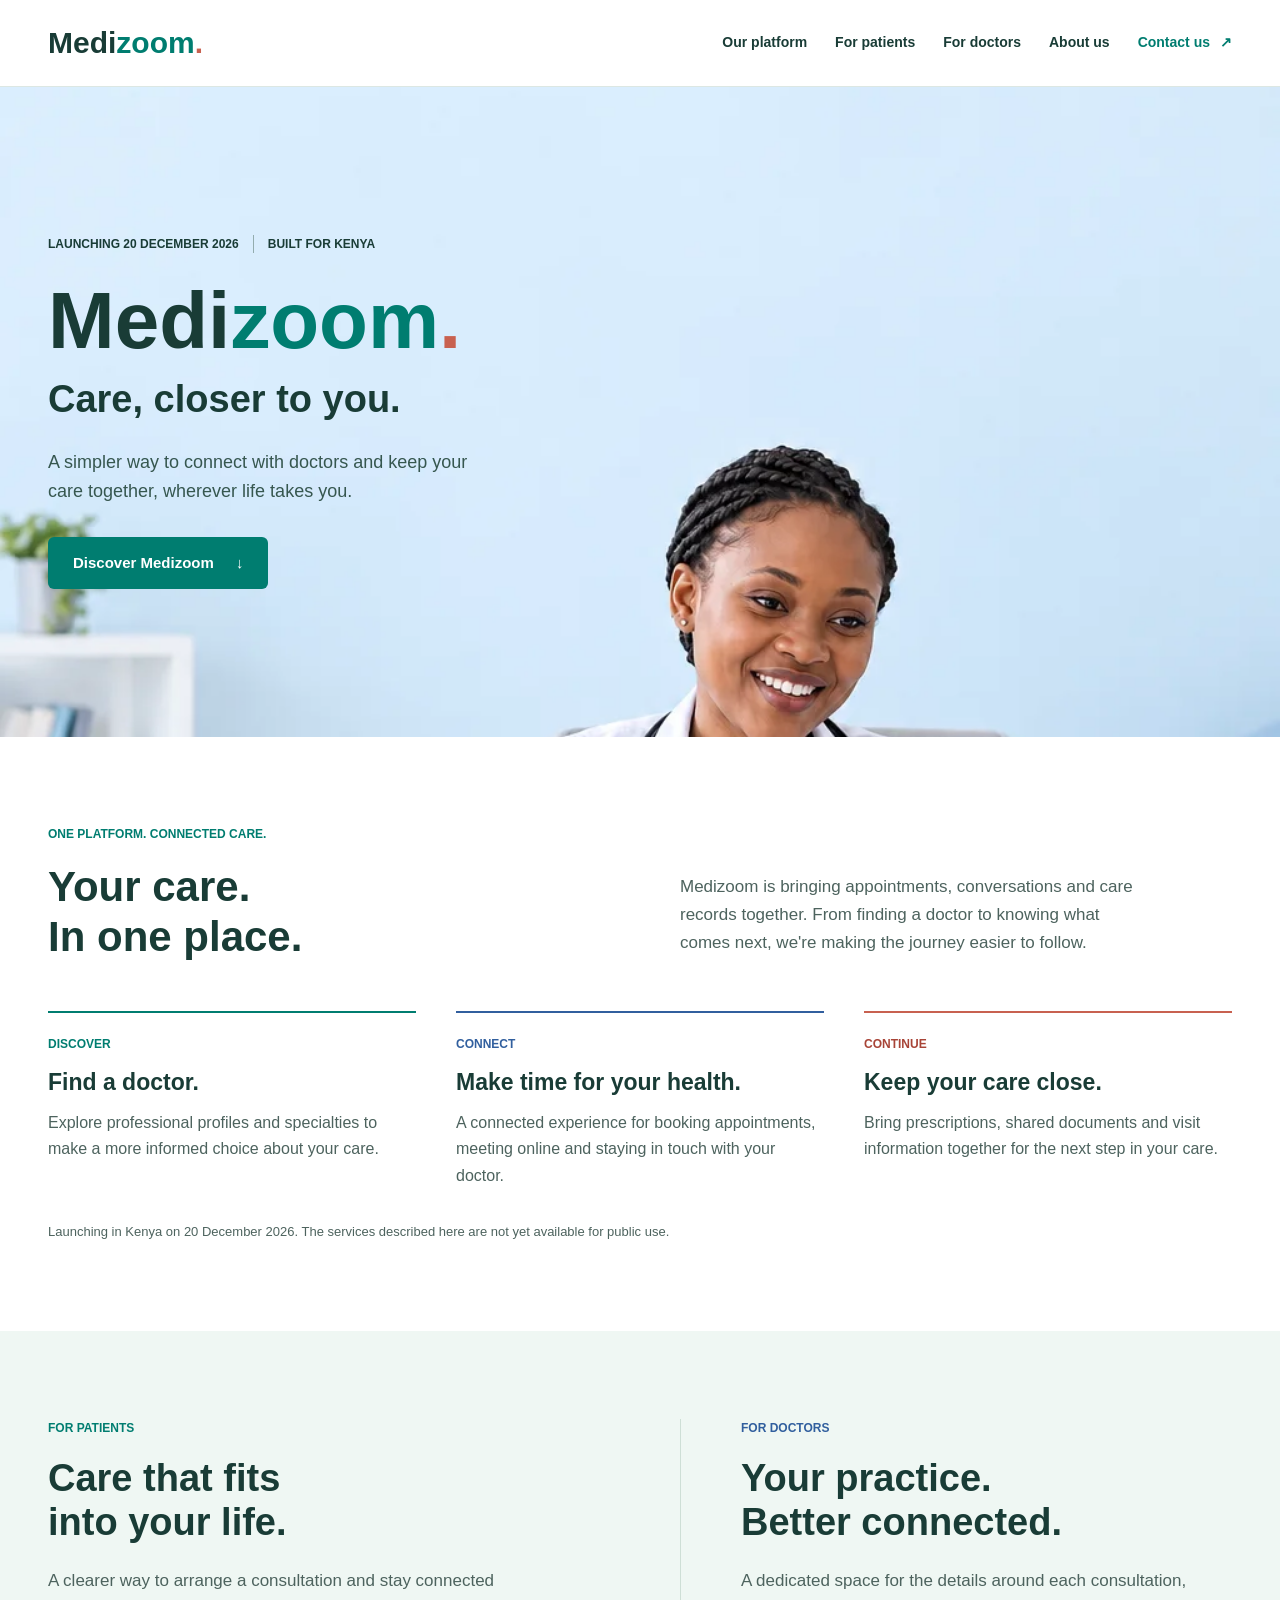
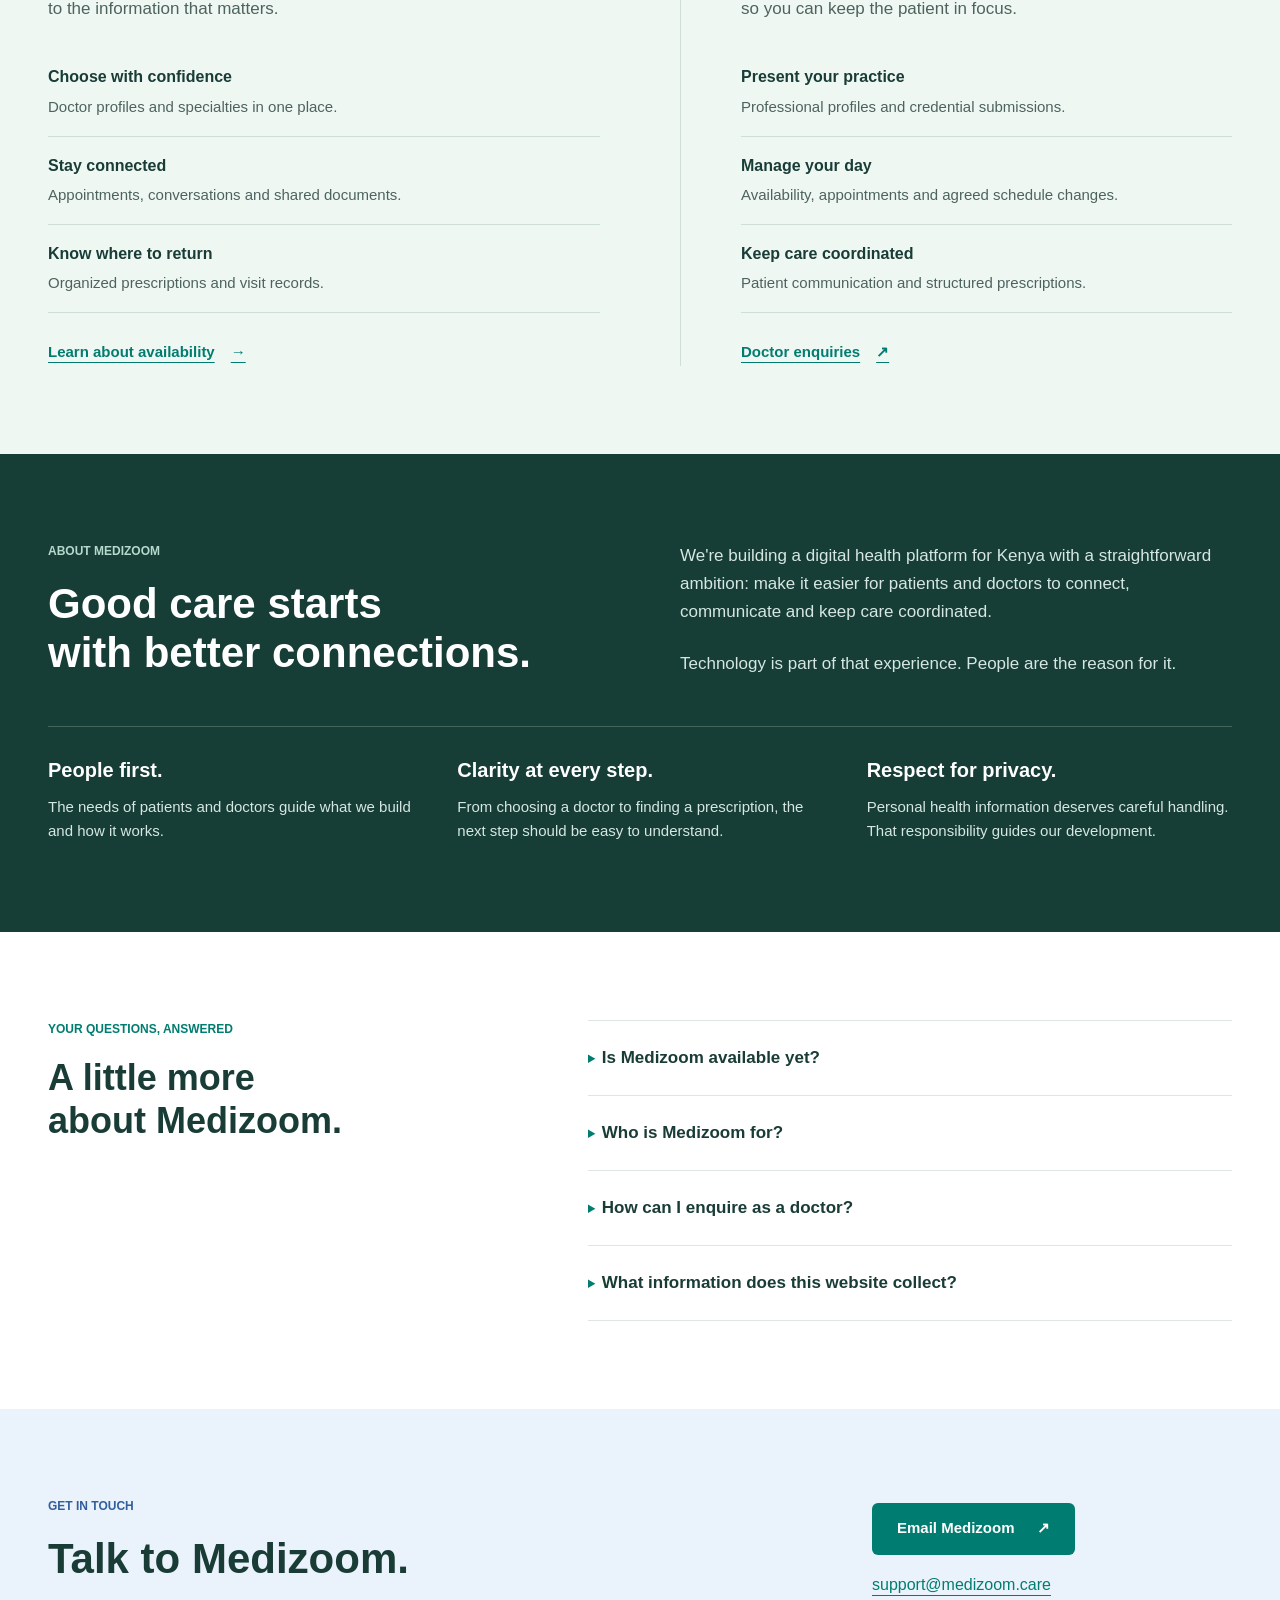
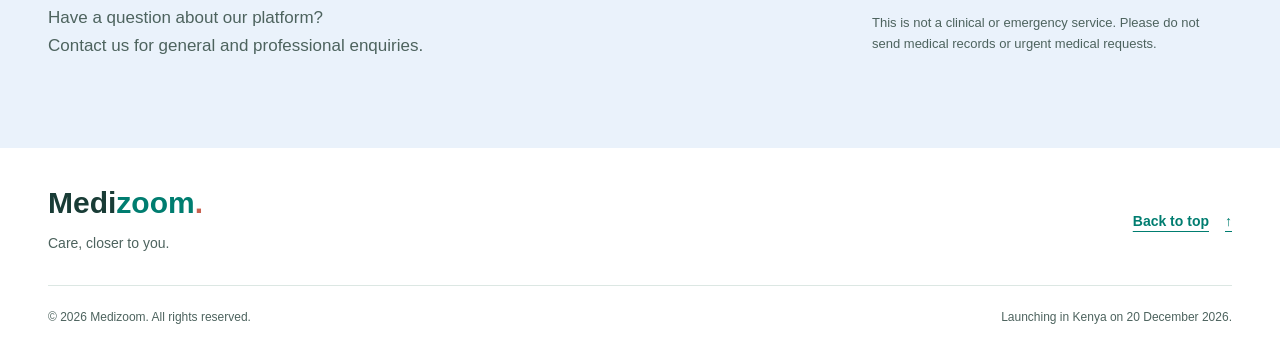
==== public/index.html @ b8833264 "feat: add Medizoom launch website with responsive navigation" ====
<!doctype html>
<html lang="en">
  <head>
    <meta charset="utf-8">
    <meta name="viewport" content="width=device-width, initial-scale=1">
    <meta name="theme-color" content="#007d70">
    <meta name="description" content="Medizoom is bringing doctor discovery, consultations and care records together in one digital health platform. Launching in Kenya on 20 December 2026.">
    <meta property="og:type" content="website">
    <meta property="og:site_name" content="Medizoom">
    <meta property="og:title" content="Medizoom | Care, closer to you.">
    <meta property="og:description" content="A more connected way to find a doctor, plan a consultation and manage your care. Launching in Kenya on 20 December 2026.">
    <meta property="og:url" content="https://medizoom.care/">
    <meta property="og:image" content="https://medizoom.care/assets/consultation-desktop.webp">
    <meta property="og:image:alt" content="An illustrative clinician at a laptop.">
    <meta name="twitter:card" content="summary_large_image">
    <link rel="canonical" href="https://medizoom.care/">
    <link rel="icon" type="image/svg+xml" href="assets/favicon.svg">
    <link rel="stylesheet" href="styles.css">
    <script src="navigation.js" defer></script>
    <title>Medizoom | Care, closer to you.</title>
  </head>
  <body>
    <a class="skip-link" href="#main">Skip to content</a>
    <header class="site-header">
      <div class="container header-inner">
        <a class="wordmark" href="#home" aria-label="Medizoom home">Medi<span>zoom</span><span class="brand-dot">.</span></a>
        <button class="menu-toggle" type="button" aria-controls="main-navigation" aria-expanded="false" aria-label="Open navigation menu" title="Open navigation menu" hidden>
          <svg class="menu-icon" xmlns="http://www.w3.org/2000/svg" width="24" height="24" viewBox="0 0 24 24" fill="none" stroke="currentColor" stroke-width="2" stroke-linecap="round" stroke-linejoin="round" aria-hidden="true" focusable="false">
            <line x1="4" x2="20" y1="12" y2="12" />
            <line x1="4" x2="20" y1="6" y2="6" />
            <line x1="4" x2="20" y1="18" y2="18" />
          </svg>
          <svg class="close-icon" xmlns="http://www.w3.org/2000/svg" width="24" height="24" viewBox="0 0 24 24" fill="none" stroke="currentColor" stroke-width="2" stroke-linecap="round" stroke-linejoin="round" aria-hidden="true" focusable="false">
            <path d="M18 6 6 18" />
            <path d="m6 6 12 12" />
          </svg>
        </button>
        <nav class="main-nav" id="main-navigation" aria-label="Main navigation">
          <a href="#platform">Our platform</a>
          <a href="#patients">For patients</a>
          <a href="#doctors">For doctors</a>
          <a href="#about">About us</a>
          <a class="header-contact" href="#contact">Contact us <span aria-hidden="true">&nearr;</span></a>
        </nav>
      </div>
    </header>

    <main id="main">
      <section class="hero" id="home" aria-labelledby="hero-title">
        <picture class="hero-image">
          <source media="(max-width: 540px)" srcset="assets/consultation-mobile.webp">
          <img src="assets/consultation-desktop.webp" width="1672" height="941" alt="An illustrative clinician during an online consultation. AI-generated, not an actual Medizoom doctor." fetchpriority="high">
        </picture>
        <div class="container hero-inner">
          <div class="hero-copy">
            <p class="eyebrow hero-status"><span>Launching <time datetime="2026-12-20">20 December 2026</time></span><span>Built for Kenya</span></p>
            <h1 id="hero-title">Medi<span>zoom</span><span class="brand-dot">.</span></h1>
            <p class="hero-tagline">Care, closer to you.</p>
            <p class="hero-description">A simpler way to connect with doctors and keep your care together, wherever life takes you.</p>
            <a class="button button-primary" href="#platform">Discover Medizoom <span aria-hidden="true">&darr;</span></a>
          </div>
        </div>
      </section>

      <section class="platform section" id="platform" aria-labelledby="platform-title">
        <div class="container">
          <div class="section-intro">
            <div><p class="eyebrow">One platform. Connected care.</p><h2 id="platform-title">Your care.<br>In one place.</h2></div>
            <p>Medizoom is bringing appointments, conversations and care records together. From finding a doctor to knowing what comes next, we're making the journey easier to follow.</p>
          </div>
          <div class="platform-features">
            <article>
              <p class="feature-category">Discover</p>
              <h3>Find a doctor.</h3>
              <p>Explore professional profiles and specialties to make a more informed choice about your care.</p>
            </article>
            <article>
              <p class="feature-category">Connect</p>
              <h3>Make time for your health.</h3>
              <p>A connected experience for booking appointments, meeting online and staying in touch with your doctor.</p>
            </article>
            <article>
              <p class="feature-category">Continue</p>
              <h3>Keep your care close.</h3>
              <p>Bring prescriptions, shared documents and visit information together for the next step in your care.</p>
            </article>
          </div>
          <p class="launch-note">Launching in Kenya on <time datetime="2026-12-20">20 December 2026</time>. The services described here are not yet available for public use.</p>
        </div>
      </section>

      <section class="audiences section" aria-label="For patients and doctors">
        <div class="container audience-grid">
          <article class="audience" id="patients" aria-labelledby="patients-title">
            <p class="eyebrow">For patients</p>
            <h2 id="patients-title">Care that fits<br>into your life.</h2>
            <p>A clearer way to arrange a consultation and stay connected to the information that matters.</p>
            <ul class="feature-list">
              <li><strong>Choose with confidence</strong><span>Doctor profiles and specialties in one place.</span></li>
              <li><strong>Stay connected</strong><span>Appointments, conversations and shared documents.</span></li>
              <li><strong>Know where to return</strong><span>Organized prescriptions and visit records.</span></li>
            </ul>
            <a class="text-link" href="#faq">Learn about availability <span aria-hidden="true">&rarr;</span></a>
          </article>
          <article class="audience" id="doctors" aria-labelledby="doctors-title">
            <p class="eyebrow">For doctors</p>
            <h2 id="doctors-title">Your practice.<br>Better connected.</h2>
            <p>A dedicated space for the details around each consultation, so you can keep the patient in focus.</p>
            <ul class="feature-list">
              <li><strong>Present your practice</strong><span>Professional profiles and credential submissions.</span></li>
              <li><strong>Manage your day</strong><span>Availability, appointments and agreed schedule changes.</span></li>
              <li><strong>Keep care coordinated</strong><span>Patient communication and structured prescriptions.</span></li>
            </ul>
            <a class="text-link" href="mailto:support@medizoom.care?subject=Medizoom%20doctor%20enquiry">Doctor enquiries <span aria-hidden="true">&nearr;</span></a>
          </article>
        </div>
      </section>

      <section class="about section" id="about" aria-labelledby="about-title">
        <div class="container">
          <div class="about-intro">
            <div><p class="eyebrow">About Medizoom</p><h2 id="about-title">Good care starts<br>with better connections.</h2></div>
            <div class="about-copy">
              <p>We're building a digital health platform for Kenya with a straightforward ambition: make it easier for patients and doctors to connect, communicate and keep care coordinated.</p>
              <p>Technology is part of that experience. People are the reason for it.</p>
            </div>
          </div>
          <div class="principles">
            <div><h3>People first.</h3><p>The needs of patients and doctors guide what we build and how it works.</p></div>
            <div><h3>Clarity at every step.</h3><p>From choosing a doctor to finding a prescription, the next step should be easy to understand.</p></div>
            <div><h3>Respect for privacy.</h3><p>Personal health information deserves careful handling. That responsibility guides our development.</p></div>
          </div>
        </div>
      </section>

      <section class="faq section" id="faq" aria-labelledby="faq-title">
        <div class="container faq-grid">
          <div><p class="eyebrow">Your questions, answered</p><h2 id="faq-title">A little more<br>about Medizoom.</h2></div>
          <div class="faq-list">
            <details>
              <summary>Is Medizoom available yet?</summary>
              <p>Medizoom launches in Kenya on <time datetime="2026-12-20">20 December 2026</time>. Appointments and consultations are not yet open.</p>
            </details>
            <details>
              <summary>Who is Medizoom for?</summary>
              <p>Medizoom is being designed for patients looking for a more connected way to manage care, and doctors looking to coordinate their availability, consultations and patient communication.</p>
            </details>
            <details>
              <summary>How can I enquire as a doctor?</summary>
              <p>Contact <a href="mailto:support@medizoom.care?subject=Medizoom%20doctor%20enquiry">support@medizoom.care</a> for professional enquiries. Please don't send licences, identity documents or patient information by email. This contact channel is not a registration or verification service.</p>
            </details>
            <details>
              <summary>What information does this website collect?</summary>
              <p>This website has no registration form, analytics scripts or advertising trackers. Email links open your email application, and information you send is handled through email. Once hosted, the hosting provider may process technical request logs.</p>
            </details>
          </div>
        </div>
      </section>

      <section class="contact section" id="contact" aria-labelledby="contact-title">
        <div class="container contact-inner">
          <div><p class="eyebrow">Get in touch</p><h2 id="contact-title">Talk to Medizoom.</h2><p>Have a question about our platform?<br>Contact us for general and professional enquiries.</p></div>
          <div class="contact-action">
            <a class="button button-primary" href="mailto:support@medizoom.care?subject=Medizoom%20enquiry">Email Medizoom <span aria-hidden="true">&nearr;</span></a>
            <a class="contact-email" href="mailto:support@medizoom.care">support@medizoom.care</a>
            <p>This is not a clinical or emergency service. Please do not send medical records or urgent medical requests.</p>
          </div>
        </div>
      </section>
    </main>

    <footer class="site-footer">
      <div class="container">
        <div class="footer-top">
          <div><a class="wordmark" href="#home" aria-label="Medizoom, back to top">Medi<span>zoom</span><span class="brand-dot">.</span></a><p>Care, closer to you.</p></div>
          <a class="text-link" href="#home">Back to top <span aria-hidden="true">&uarr;</span></a>
        </div>
        <div class="footer-bottom">
          <p>&copy; 2026 Medizoom. All rights reserved.</p>
          <p>Launching in Kenya on <time datetime="2026-12-20">20 December 2026</time>.</p>
        </div>
      </div>
    </footer>
  </body>
</html>
---- public/styles.css ----
:root {
  color-scheme: light;
  --ink: #193c36;
  --body: #4d635e;
  --teal: #007d70;
  --teal-dark: #006357;
  --blue: #315f9e;
  --coral: #c86150;
  --line: #dce7e3;
  --mint: #eff7f3;
  --white: #fff;
}

* { box-sizing: border-box; }
html { scroll-behavior: smooth; scroll-padding-top: 24px; }
body { margin: 0; color: var(--ink); background: var(--white); font: 400 17px/1.65 "Segoe UI", Arial, sans-serif; letter-spacing: 0; }
a { color: var(--teal); text-underline-offset: 5px; }
a, button, summary { -webkit-tap-highlight-color: transparent; }
a:focus-visible, button:focus-visible, summary:focus-visible { outline: 3px solid var(--blue); outline-offset: 6px; border-radius: 2px; }
img { display: block; max-width: 100%; }
h1, h2, h3, p { margin: 0; }
h1, h2, h3 { line-height: 1.18; font-weight: 700; }
h2 { font-size: 42px; }
h3 { font-size: 24px; }
p { color: var(--body); }
.container { width: min(1200px, calc(100% - 96px)); margin-inline: auto; }
.section { padding-block: 88px; }
.eyebrow { font-size: 12px; font-weight: 700; text-transform: uppercase; line-height: 1.5; margin-bottom: 19px; color: var(--teal); }
.text-link { display: inline-flex; align-items: center; gap: 16px; font-weight: 600; text-decoration-thickness: 1px; }
.text-link:hover { color: var(--teal-dark); }
.skip-link { position: fixed; top: -100px; left: 16px; padding: 12px 20px; z-index: 10; background: white; opacity: 0; }
.skip-link:focus { top: 12px; opacity: 1; }

.site-header { position: relative; z-index: 2; background: white; border-bottom: 1px solid var(--line); }
.header-inner { min-height: 86px; display: grid; grid-template-columns: auto 1fr; align-items: center; gap: 36px; }
.wordmark { font-size: 30px; line-height: 1; font-weight: 750; color: var(--ink); text-decoration: none; white-space: nowrap; }
.wordmark span, h1 span { color: var(--teal); }
.wordmark .brand-dot, h1 .brand-dot { color: var(--coral); }
.main-nav { display: flex; align-items: center; justify-content: flex-end; gap: 28px; }
.main-nav a { display: inline-flex; align-items: center; min-height: 44px; font-size: 14px; font-weight: 600; text-decoration: none; color: var(--ink); }
.main-nav a:hover { color: var(--teal); text-decoration: underline; }
.main-nav .header-contact { color: var(--teal); }
.header-contact { gap: 10px; white-space: nowrap; }
.header-contact:hover { text-decoration: underline; }
.menu-toggle { display: none; width: 44px; height: 44px; padding: 0; place-items: center; border: 0; border-radius: 4px; color: var(--ink); background: transparent; cursor: pointer; }
.menu-toggle:hover { background: var(--mint); }
.menu-toggle .close-icon, .menu-toggle[aria-expanded="true"] .menu-icon { display: none; }
.menu-toggle[aria-expanded="true"] .close-icon { display: block; }

.hero { position: relative; isolation: isolate; height: min(650px, calc(100svh - 205px)); min-height: 440px; overflow: hidden; background: #e2f1f9; }
.hero-image { position: absolute; inset: 0; z-index: -1; }
.hero-image img { width: 100%; height: 100%; object-fit: cover; object-position: center 48%; }
.hero-inner { height: 100%; display: flex; align-items: center; }
.hero-copy { width: 51%; padding-block: 34px; }
.hero-status { display: flex; gap: 14px; color: var(--ink); margin-bottom: 25px; }
.hero-status span + span { border-left: 1px solid #93acae; padding-left: 14px; }
h1 { font-size: 80px; line-height: 1.08; }
.hero-tagline { color: var(--ink); font-size: 38px; line-height: 1.25; font-weight: 600; margin-top: 12px; }
.hero-description { font-size: 18px; max-width: 420px; margin-top: 24px; color: #36574f; }
.button { display: inline-flex; align-items: center; justify-content: center; gap: 22px; min-height: 52px; padding: 13px 24px; border: 1px solid transparent; border-radius: 6px; font-size: 15px; line-height: 1.5; font-weight: 600; text-decoration: none; transition: background-color 160ms ease; }
.button-primary { color: white; background: var(--teal); }
.button-primary:hover { background: var(--teal-dark); }
.hero .button { margin-top: 30px; }

.section-intro { display: grid; grid-template-columns: 1fr 1fr; align-items: end; gap: 80px; margin-bottom: 50px; }
.section-intro > p { max-width: 460px; padding-bottom: 4px; }
.platform-features { display: grid; grid-template-columns: repeat(3, minmax(0, 1fr)); gap: 40px; }
.platform-features article { border-top: 2px solid var(--teal); padding-top: 22px; }
.platform-features article:nth-child(2) { border-color: var(--blue); }
.platform-features article:nth-child(3) { border-color: var(--coral); }
.feature-category { font-size: 12px; font-weight: 600; text-transform: uppercase; color: var(--teal); margin-bottom: 14px; }
.platform-features article:nth-child(2) .feature-category { color: var(--blue); }
.platform-features article:nth-child(3) .feature-category { color: #a84437; }
.platform-features h3 { font-size: 23px; margin-bottom: 14px; }
.platform-features article > p:last-child { font-size: 16px; }
.launch-note { font-size: 13px; margin-top: 32px; }

.audiences { background: var(--mint); }
.audience-grid { display: grid; grid-template-columns: repeat(2, minmax(0, 1fr)); gap: 80px; }
.audience + .audience { border-left: 1px solid #cedfd6; padding-left: 60px; }
.audience + .audience .eyebrow { color: var(--blue); }
.audience h2 { font-size: 38px; }
.audience > p:not(.eyebrow) { max-width: 460px; margin-top: 22px; }
.feature-list { padding: 0; margin: 25px 0; list-style: none; }
.feature-list li { padding-block: 16px; border-bottom: 1px solid #cedfd6; }
.feature-list strong { display: block; font-size: 16px; font-weight: 600; }
.feature-list span { display: block; font-size: 15px; color: var(--body); margin-top: 4px; }
.audience .text-link { font-size: 15px; }

.about { background: #163d36; }
.about-intro { display: grid; grid-template-columns: 1fr 1fr; gap: 80px; align-items: center; }
.about h2, .about h3 { color: white; }
.about .eyebrow { color: #b4d9cd; }
.about p { color: #d6e7e2; }
.about-copy p + p { margin-top: 24px; }
.principles { display: grid; grid-template-columns: repeat(3, minmax(0, 1fr)); gap: 44px; border-top: 1px solid #42665c; margin-top: 48px; padding-top: 32px; }
.principles h3 { font-size: 20px; margin-bottom: 12px; }
.principles p { font-size: 15px; }

.faq-grid { display: grid; grid-template-columns: 1fr 1.4fr; gap: 80px; }
.faq h2 { font-size: 36px; }
.faq-list { border-top: 1px solid var(--line); }
details { border-bottom: 1px solid var(--line); }
summary { padding: 23px 0; font-size: 17px; font-weight: 600; cursor: pointer; }
summary::marker { color: var(--teal); font-size: 13px; }
summary:hover { color: var(--teal); }
details p { padding: 0 0 23px; font-size: 15px; }
details a { overflow-wrap: anywhere; }

.contact { background: #eaf2fb; }
.contact-inner { display: grid; grid-template-columns: 1fr 360px; gap: 60px; align-items: center; }
.contact h2 { margin-bottom: 20px; }
.contact .eyebrow { color: var(--blue); }
.contact-action { display: flex; flex-direction: column; align-items: flex-start; }
.contact-email { font-size: 16px; margin-top: 17px; }
.contact-action p { font-size: 13px; margin-top: 14px; max-width: 330px; }

.site-footer { padding-block: 40px 24px; }
.footer-top { display: grid; grid-template-columns: 1fr auto; align-items: center; gap: 32px; padding-bottom: 30px; }
.footer-top p { font-size: 14px; margin-top: 10px; }
.footer-top .text-link { font-size: 14px; }
.footer-bottom { display: flex; flex-wrap: wrap; justify-content: space-between; gap: 24px; padding-top: 22px; border-top: 1px solid var(--line); }
.footer-bottom p { font-size: 12px; }

@media (min-width: 1800px) {
  .hero-image img { object-position: center 42%; }
}
@media (max-width: 1100px) {
  .container { width: calc(100% - 64px); }
  .header-inner { gap: 28px; }
  .main-nav { gap: 20px; }
  h1 { font-size: 68px; }
  .hero-tagline { font-size: 31px; }
  .hero-description { font-size: 17px; max-width: 350px; }
  .section-intro, .about-intro, .faq-grid { gap: 48px; }
  .platform-features { gap: 28px; }
  .audience-grid { gap: 40px; }
  .audience + .audience { padding-left: 40px; }
}
@media (max-width: 850px) {
  .header-inner { min-height: 70px; grid-template-columns: 1fr auto; gap: 0; }
  .header-inner > .wordmark { grid-column: 1; grid-row: 1; }
  .menu-toggle { grid-column: 2; grid-row: 1; }
  .menu-toggle:not([hidden]) { display: grid; }
  .main-nav { grid-column: 1 / -1; flex-direction: column; align-items: stretch; gap: 0; border-top: 1px solid var(--line); padding-block: 12px 20px; }
  .main-nav a { min-height: 48px; font-size: 16px; }
  .menu-ready .main-nav { display: none; position: absolute; top: 100%; left: 0; right: 0; padding: 12px 32px 20px; max-height: calc(100dvh - 70px); overflow-y: auto; background: white; border-bottom: 1px solid var(--line); box-shadow: 0 12px 20px -18px #193c3666; }
  .menu-ready.menu-open .main-nav { display: flex; }
  h1 { font-size: 56px; }
  h2, .audience h2 { font-size: 34px; }
  .hero-tagline { font-size: 27px; }
  .hero-description { font-size: 16px; max-width: 300px; }
  .hero-status { font-size: 10px; gap: 10px; }
  .hero-status span + span { padding-left: 10px; }
  .section { padding-block: 64px; }
  .section-intro { gap: 40px; }
  .platform-features h3 { font-size: 20px; }
  .platform-features article > p:last-child { font-size: 15px; }
  .about-intro, .faq-grid { grid-template-columns: 1fr; gap: 36px; }
  .about-copy { max-width: 610px; }
  .principles { gap: 28px; }
  .contact-inner { grid-template-columns: 1fr 280px; gap: 32px; }
  .footer-top { gap: 30px; }
}
@media (max-width: 700px) {
  body { font-size: 16px; }
  .container { width: calc(100% - 40px); }
  .wordmark { font-size: 26px; }
  .menu-ready .main-nav { padding-inline: 20px; }
  .hero { height: min(680px, calc(100svh - 170px)); min-height: 540px; }
  .hero-image img { object-position: center top; }
  .hero-inner { align-items: start; }
  .hero-copy { width: 100%; padding-top: 28px; }
  .hero-status { font-size: 10px; margin-bottom: 14px; }
  h1 { font-size: 58px; }
  .hero-tagline { margin-top: 6px; font-size: 28px; }
  .hero-description { max-width: 345px; margin-top: 16px; font-size: 15px; line-height: 1.6; }
  .hero .button { margin-top: 22px; }
  .button { min-height: 48px; font-size: 14px; padding: 11px 19px; gap: 18px; }
  .section { padding-block: 52px; }
  .platform { padding-top: 32px; }
  h2, .audience h2, .faq h2 { font-size: 32px; }
  .eyebrow { font-size: 11px; margin-bottom: 14px; }
  .section-intro { grid-template-columns: 1fr; gap: 22px; margin-bottom: 32px; }
  .platform-features { grid-template-columns: 1fr; gap: 28px; }
  .platform-features h3 { font-size: 22px; }
  .platform-features article > p:last-child { font-size: 16px; }
  .launch-note { margin-top: 28px; }
  .audience-grid { grid-template-columns: 1fr; gap: 36px; }
  .audience + .audience { border-left: 0; border-top: 1px solid #cedfd6; padding: 36px 0 0; }
  .feature-list { margin-block: 22px; }
  .about-intro { gap: 24px; }
  .principles { grid-template-columns: 1fr; gap: 28px; margin-top: 32px; padding-top: 30px; }
  .principles h3 { margin-bottom: 8px; }
  .faq-grid { gap: 28px; }
  summary { font-size: 16px; }
  .contact-inner { grid-template-columns: 1fr; gap: 30px; }
  .contact-email { overflow-wrap: anywhere; }
  .site-footer { padding-block: 32px 24px; }
  .footer-top { grid-template-columns: 1fr auto; gap: 24px; }
  .footer-top > .text-link { grid-row: 1; grid-column: 2; font-size: 13px; gap: 8px; }
  .footer-bottom { flex-direction: column; gap: 12px; }
}
@media (max-width: 370px) {
  .hero-status { flex-direction: column; align-items: flex-start; gap: 6px; }
  .hero-status span + span { border-left: 0; padding-left: 0; }
  h1 { font-size: 50px; }
  .hero-tagline { font-size: 25px; }
  .wordmark { font-size: 24px; }
  .hero-description { font-size: 14px; }
  h2, .audience h2, .faq h2 { font-size: 29px; }
}
@media (max-width: 700px) and (max-height: 700px) {
  .hero { height: calc(100svh - 130px); min-height: 350px; }
  .hero-copy { padding-top: 20px; }
  .hero-description { display: none; }
  .hero .button { margin-top: 18px; }
}
@media (min-width: 541px) and (max-width: 700px) {
  .hero { height: min(500px, calc(100svh - 150px)); min-height: 400px; }
  .hero-inner { align-items: center; }
  .hero-image img { object-position: 70% center; }
  .hero-copy { width: 52%; padding-block: 24px; }
  h1 { font-size: 46px; }
  .hero-tagline { font-size: 22px; }
  .hero-description { font-size: 14px; }
}
@media (min-width: 541px) and (max-height: 660px) {
  .section-intro { align-items: start; }
  .header-inner { min-height: 60px; }
  .hero { height: calc(100svh - 125px); min-height: 240px; }
  .hero-image img { object-position: center 20%; }
  .hero-copy { padding-block: 14px; }
  .hero-status { margin-bottom: 10px; }
  h1 { font-size: 46px; }
  .hero-tagline { font-size: 22px; margin-top: 6px; }
  .hero-description { display: none; }
  .hero .button { margin-top: 18px; min-height: 44px; padding-block: 10px; }
  .platform { padding-top: 32px; }
}
@media (min-width: 541px) and (max-width: 700px) and (max-height: 660px) {
  .hero { height: calc(100svh - 125px); min-height: 220px; }
}
@media (prefers-reduced-motion: reduce) {
  html { scroll-behavior: auto; }
  .button { transition: none; }
}
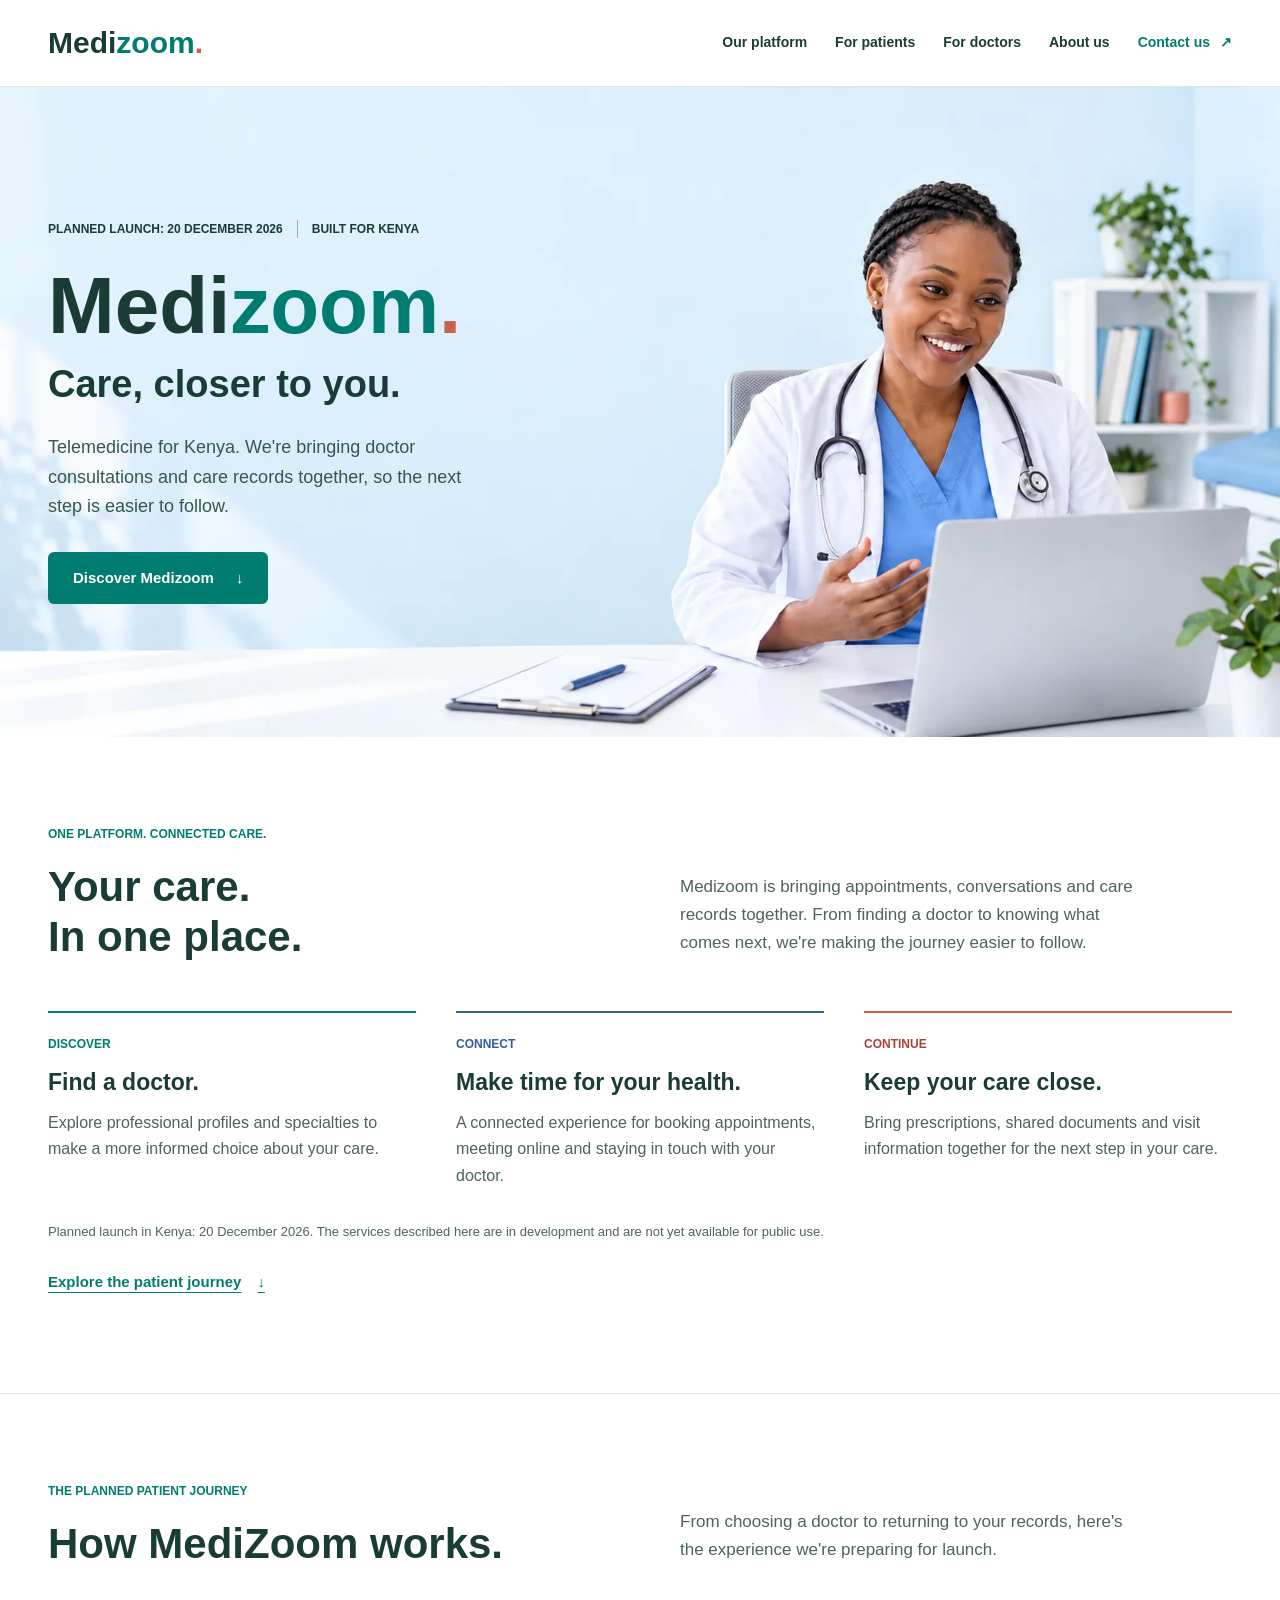
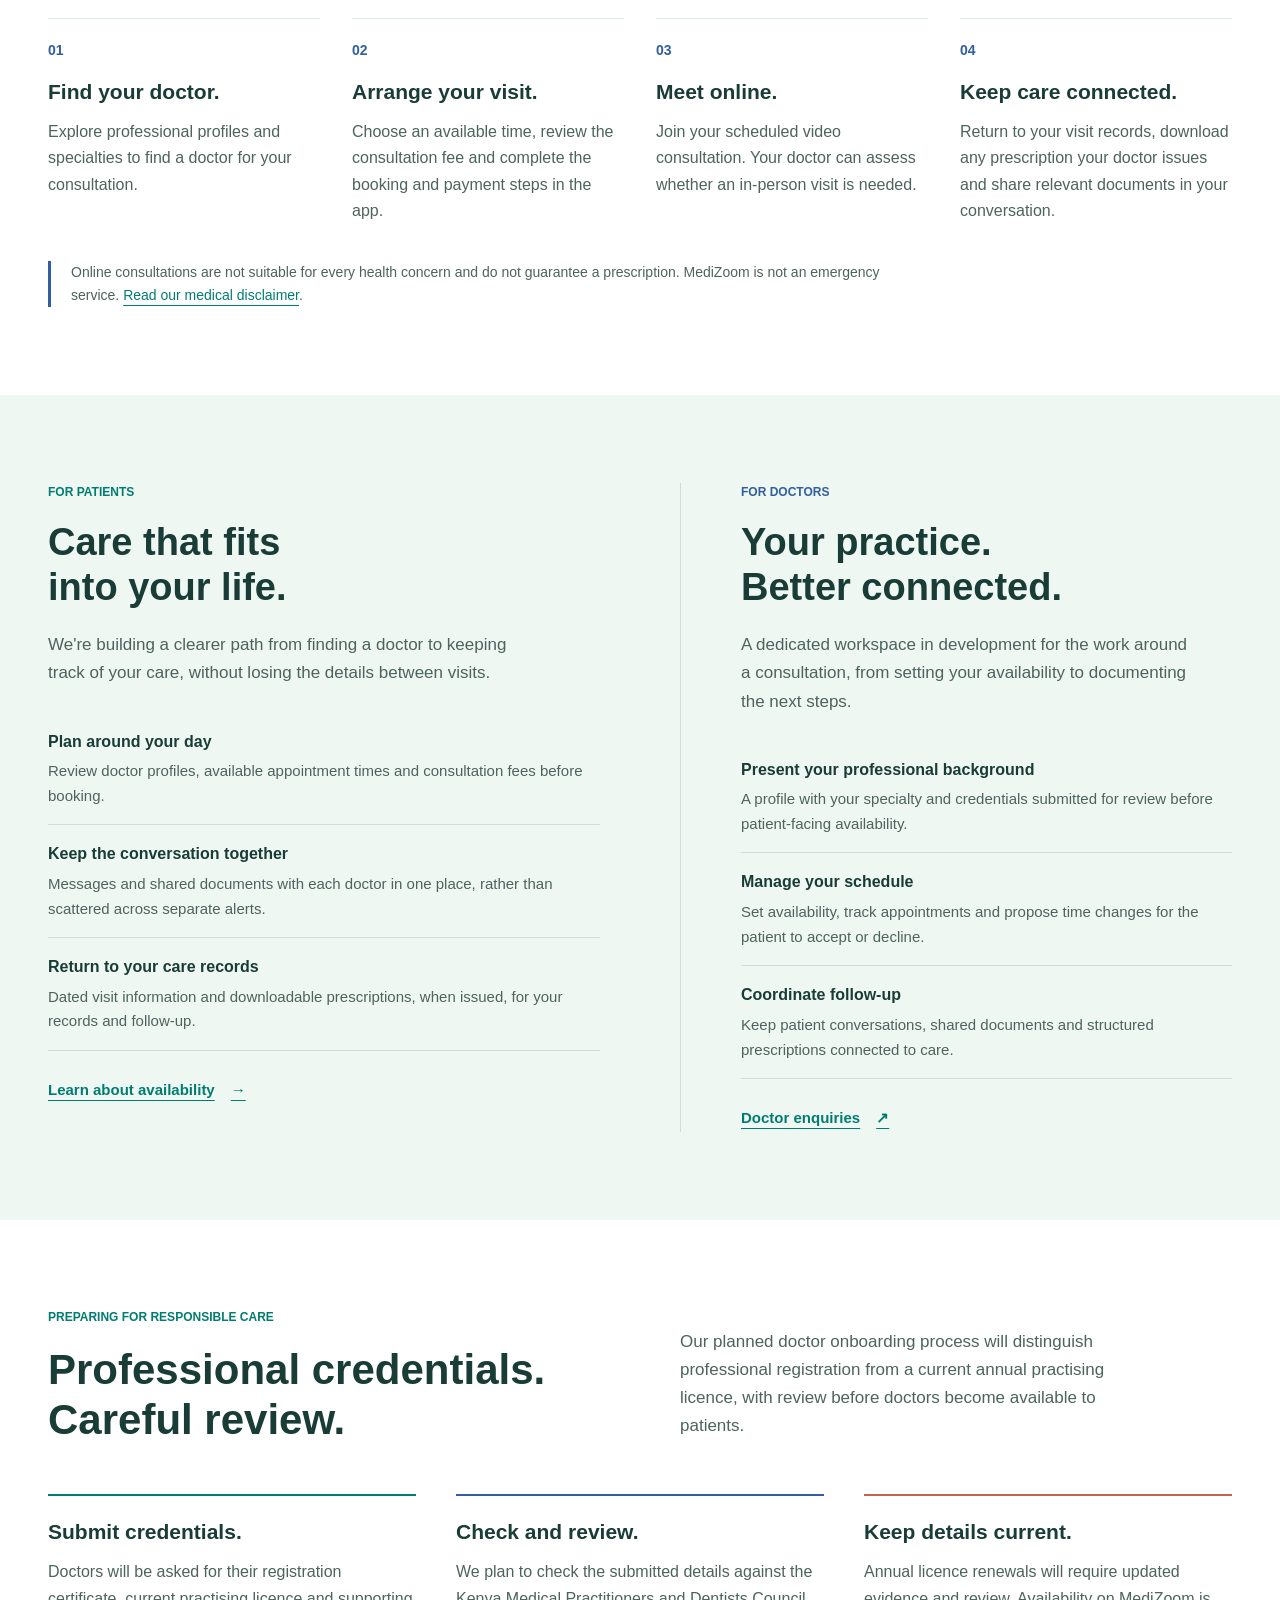
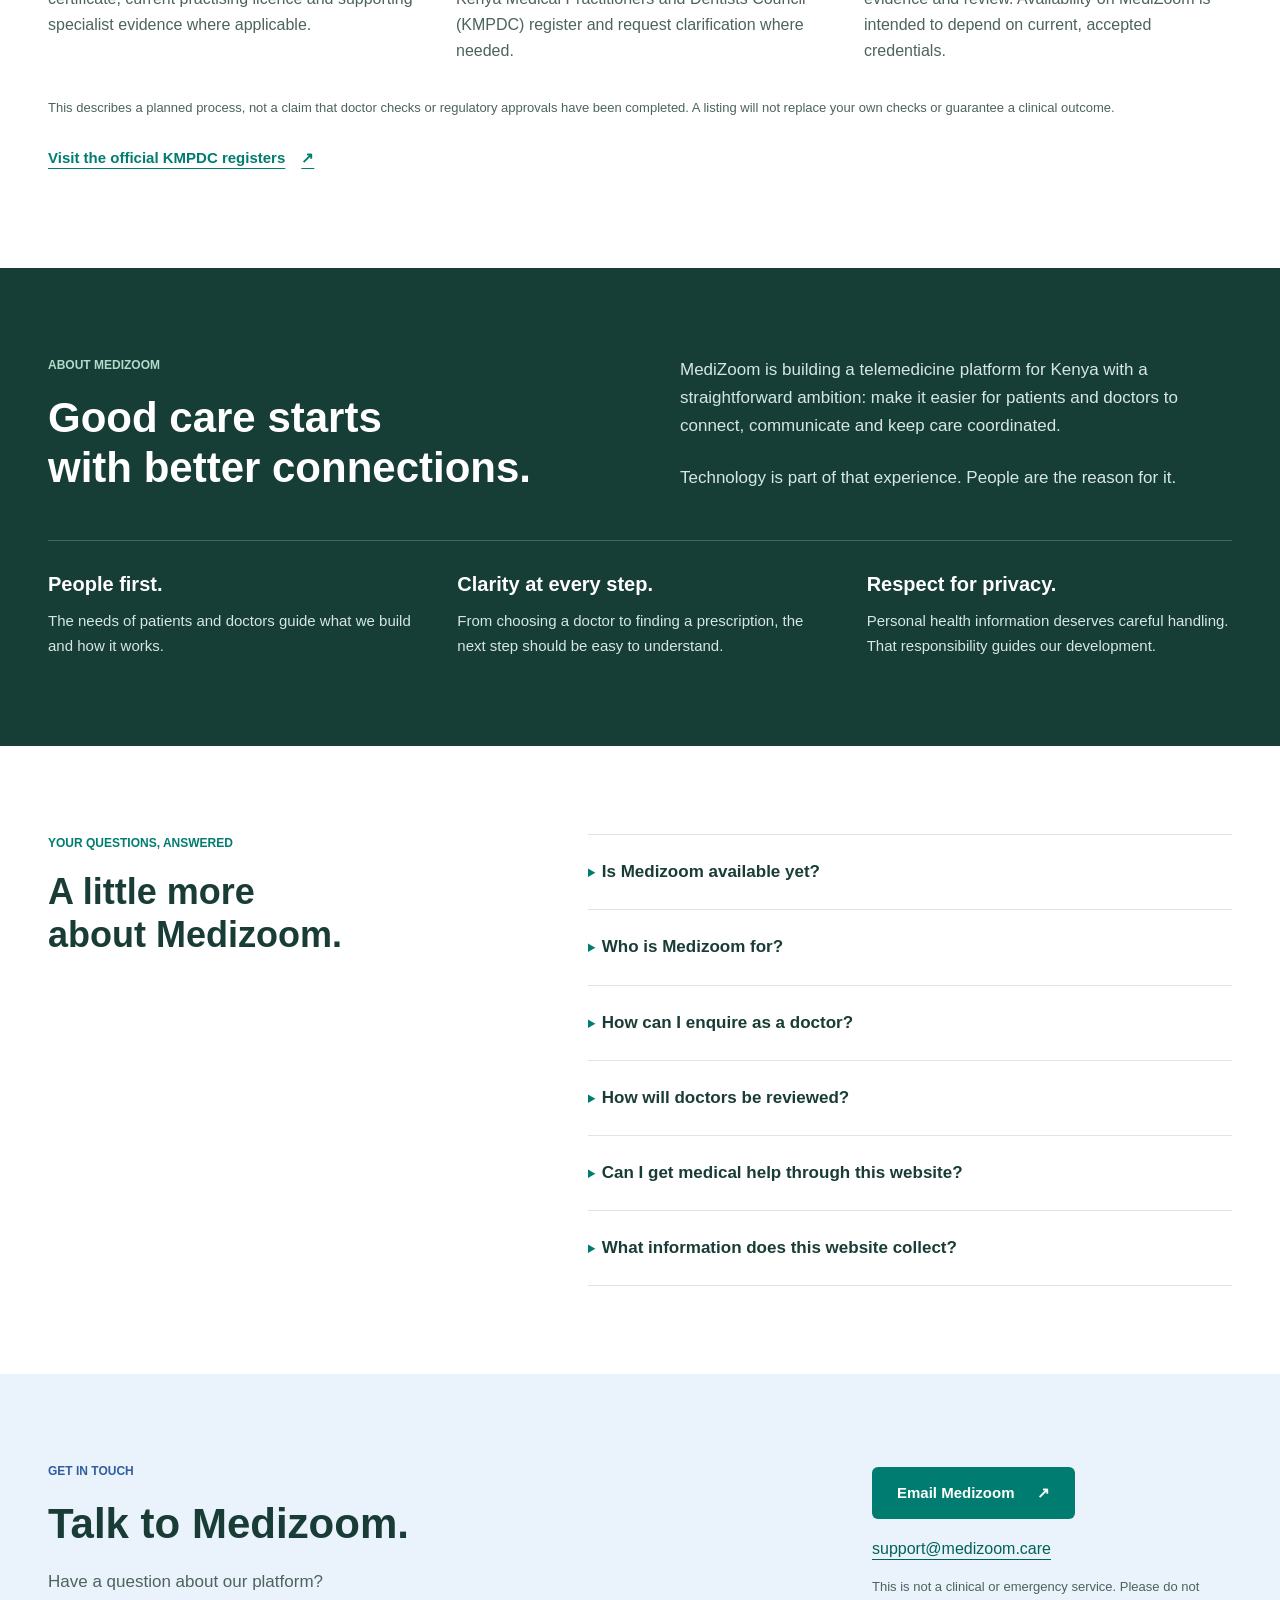
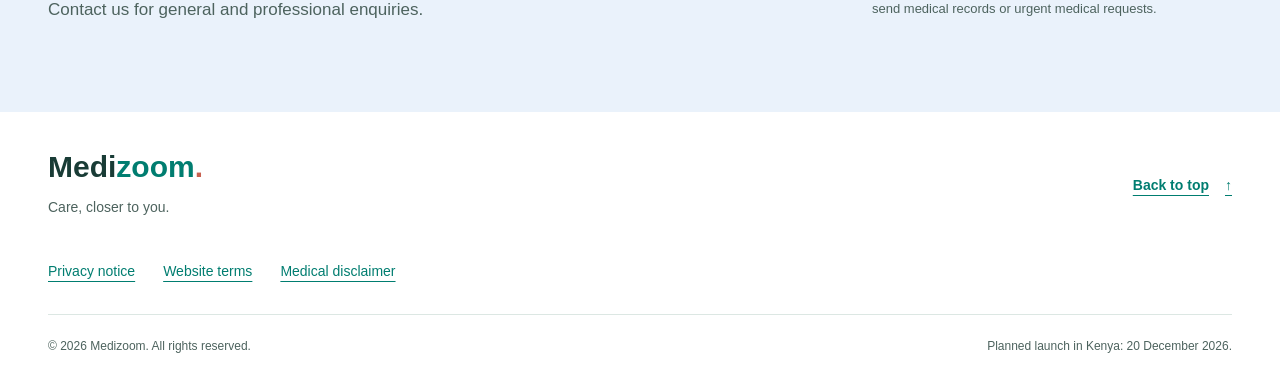
==== commit 5cee357f: "Improve pre-launch website, patient journey, legal pages and accessibility" ====
--- a/public/index.html
+++ b/public/index.html
@@ -4,20 +4,23 @@
     <meta charset="utf-8">
     <meta name="viewport" content="width=device-width, initial-scale=1">
     <meta name="theme-color" content="#007d70">
-    <meta name="description" content="Medizoom is bringing doctor discovery, consultations and care records together in one digital health platform. Launching in Kenya on 20 December 2026.">
+    <meta name="description" content="MediZoom is preparing to bring doctor discovery, online consultations and care records together in Kenya. Planned launch: 20 December 2026.">
     <meta property="og:type" content="website">
     <meta property="og:site_name" content="Medizoom">
-    <meta property="og:title" content="Medizoom | Care, closer to you.">
-    <meta property="og:description" content="A more connected way to find a doctor, plan a consultation and manage your care. Launching in Kenya on 20 December 2026.">
+    <meta property="og:title" content="MediZoom | Telemedicine for Kenya">
+    <meta property="og:description" content="Care, closer to you. Discover the planned patient and doctor experience ahead of our planned launch on 20 December 2026.">
+    <meta property="og:locale" content="en_KE">
     <meta property="og:url" content="https://medizoom.care/">
     <meta property="og:image" content="https://medizoom.care/assets/consultation-desktop.webp">
     <meta property="og:image:alt" content="An illustrative clinician at a laptop.">
+    <meta property="og:image:width" content="1672">
+    <meta property="og:image:height" content="941">
     <meta name="twitter:card" content="summary_large_image">
     <link rel="canonical" href="https://medizoom.care/">
     <link rel="icon" type="image/svg+xml" href="assets/favicon.svg">
     <link rel="stylesheet" href="styles.css">
     <script src="navigation.js" defer></script>
-    <title>Medizoom | Care, closer to you.</title>
+    <title>MediZoom | Telemedicine for Kenya</title>
   </head>
   <body>
     <a class="skip-link" href="#main">Skip to content</a>
@@ -53,10 +56,10 @@
         </picture>
         <div class="container hero-inner">
           <div class="hero-copy">
-            <p class="eyebrow hero-status"><span>Launching <time datetime="2026-12-20">20 December 2026</time></span><span>Built for Kenya</span></p>
+            <p class="eyebrow hero-status"><span>Planned launch: <time datetime="2026-12-20">20 December 2026</time></span><span>Built for Kenya</span></p>
             <h1 id="hero-title">Medi<span>zoom</span><span class="brand-dot">.</span></h1>
             <p class="hero-tagline">Care, closer to you.</p>
-            <p class="hero-description">A simpler way to connect with doctors and keep your care together, wherever life takes you.</p>
+            <p class="hero-description">Telemedicine for Kenya. We're bringing doctor consultations and care records together, so the next step is easier to follow.</p>
             <a class="button button-primary" href="#platform">Discover Medizoom <span aria-hidden="true">&darr;</span></a>
           </div>
         </div>
@@ -85,7 +88,24 @@
               <p>Bring prescriptions, shared documents and visit information together for the next step in your care.</p>
             </article>
           </div>
-          <p class="launch-note">Launching in Kenya on <time datetime="2026-12-20">20 December 2026</time>. The services described here are not yet available for public use.</p>
+          <p class="launch-note">Planned launch in Kenya: <time datetime="2026-12-20">20 December 2026</time>. The services described here are in development and are not yet available for public use.</p>
+          <a class="text-link section-link" href="#how-it-works">Explore the patient journey <span aria-hidden="true">&darr;</span></a>
+        </div>
+      </section>
+
+      <section class="journey section" id="how-it-works" aria-labelledby="journey-title">
+        <div class="container">
+          <div class="section-intro">
+            <div><p class="eyebrow">The planned patient journey</p><h2 id="journey-title">How MediZoom works.</h2></div>
+            <p>From choosing a doctor to returning to your records, here's the experience we're preparing for launch.</p>
+          </div>
+          <ol class="journey-steps">
+            <li><span class="step-number" aria-hidden="true">01</span><h3>Find your doctor.</h3><p>Explore professional profiles and specialties to find a doctor for your consultation.</p></li>
+            <li><span class="step-number" aria-hidden="true">02</span><h3>Arrange your visit.</h3><p>Choose an available time, review the consultation fee and complete the booking and payment steps in the app.</p></li>
+            <li><span class="step-number" aria-hidden="true">03</span><h3>Meet online.</h3><p>Join your scheduled video consultation. Your doctor can assess whether an in-person visit is needed.</p></li>
+            <li><span class="step-number" aria-hidden="true">04</span><h3>Keep care connected.</h3><p>Return to your visit records, download any prescription your doctor issues and share relevant documents in your conversation.</p></li>
+          </ol>
+          <p class="care-note">Online consultations are not suitable for every health concern and do not guarantee a prescription. MediZoom is not an emergency service. <a href="medical-disclaimer.html">Read our medical disclaimer</a>.</p>
         </div>
       </section>
 
@@ -94,34 +114,50 @@
           <article class="audience" id="patients" aria-labelledby="patients-title">
             <p class="eyebrow">For patients</p>
             <h2 id="patients-title">Care that fits<br>into your life.</h2>
-            <p>A clearer way to arrange a consultation and stay connected to the information that matters.</p>
+            <p>We're building a clearer path from finding a doctor to keeping track of your care, without losing the details between visits.</p>
             <ul class="feature-list">
-              <li><strong>Choose with confidence</strong><span>Doctor profiles and specialties in one place.</span></li>
-              <li><strong>Stay connected</strong><span>Appointments, conversations and shared documents.</span></li>
-              <li><strong>Know where to return</strong><span>Organized prescriptions and visit records.</span></li>
+              <li><strong>Plan around your day</strong><span>Review doctor profiles, available appointment times and consultation fees before booking.</span></li>
+              <li><strong>Keep the conversation together</strong><span>Messages and shared documents with each doctor in one place, rather than scattered across separate alerts.</span></li>
+              <li><strong>Return to your care records</strong><span>Dated visit information and downloadable prescriptions, when issued, for your records and follow-up.</span></li>
             </ul>
             <a class="text-link" href="#faq">Learn about availability <span aria-hidden="true">&rarr;</span></a>
           </article>
           <article class="audience" id="doctors" aria-labelledby="doctors-title">
             <p class="eyebrow">For doctors</p>
             <h2 id="doctors-title">Your practice.<br>Better connected.</h2>
-            <p>A dedicated space for the details around each consultation, so you can keep the patient in focus.</p>
+            <p>A dedicated workspace in development for the work around a consultation, from setting your availability to documenting the next steps.</p>
             <ul class="feature-list">
-              <li><strong>Present your practice</strong><span>Professional profiles and credential submissions.</span></li>
-              <li><strong>Manage your day</strong><span>Availability, appointments and agreed schedule changes.</span></li>
-              <li><strong>Keep care coordinated</strong><span>Patient communication and structured prescriptions.</span></li>
+              <li><strong>Present your professional background</strong><span>A profile with your specialty and credentials submitted for review before patient-facing availability.</span></li>
+              <li><strong>Manage your schedule</strong><span>Set availability, track appointments and propose time changes for the patient to accept or decline.</span></li>
+              <li><strong>Coordinate follow-up</strong><span>Keep patient conversations, shared documents and structured prescriptions connected to care.</span></li>
             </ul>
             <a class="text-link" href="mailto:support@medizoom.care?subject=Medizoom%20doctor%20enquiry">Doctor enquiries <span aria-hidden="true">&nearr;</span></a>
           </article>
         </div>
       </section>
 
+      <section class="verification section" id="doctor-verification" aria-labelledby="verification-title">
+        <div class="container">
+          <div class="section-intro">
+            <div><p class="eyebrow">Preparing for responsible care</p><h2 id="verification-title">Professional credentials.<br>Careful review.</h2></div>
+            <p>Our planned doctor onboarding process will distinguish professional registration from a current annual practising licence, with review before doctors become available to patients.</p>
+          </div>
+          <div class="verification-grid">
+            <article><h3>Submit credentials.</h3><p>Doctors will be asked for their registration certificate, current practising licence and supporting specialist evidence where applicable.</p></article>
+            <article><h3>Check and review.</h3><p>We plan to check the submitted details against the Kenya Medical Practitioners and Dentists Council (KMPDC) register and request clarification where needed.</p></article>
+            <article><h3>Keep details current.</h3><p>Annual licence renewals will require updated evidence and review. Availability on MediZoom is intended to depend on current, accepted credentials.</p></article>
+          </div>
+          <p class="launch-note">This describes a planned process, not a claim that doctor checks or regulatory approvals have been completed. A listing will not replace your own checks or guarantee a clinical outcome.</p>
+          <a class="text-link section-link" href="https://registers.kmpdc.go.ke/">Visit the official KMPDC registers <span aria-hidden="true">&nearr;</span></a>
+        </div>
+      </section>
+
       <section class="about section" id="about" aria-labelledby="about-title">
         <div class="container">
           <div class="about-intro">
             <div><p class="eyebrow">About Medizoom</p><h2 id="about-title">Good care starts<br>with better connections.</h2></div>
             <div class="about-copy">
-              <p>We're building a digital health platform for Kenya with a straightforward ambition: make it easier for patients and doctors to connect, communicate and keep care coordinated.</p>
+              <p>MediZoom is building a telemedicine platform for Kenya with a straightforward ambition: make it easier for patients and doctors to connect, communicate and keep care coordinated.</p>
               <p>Technology is part of that experience. People are the reason for it.</p>
             </div>
           </div>
@@ -139,7 +175,7 @@
           <div class="faq-list">
             <details>
               <summary>Is Medizoom available yet?</summary>
-              <p>Medizoom launches in Kenya on <time datetime="2026-12-20">20 December 2026</time>. Appointments and consultations are not yet open.</p>
+              <p>Our planned launch in Kenya is <time datetime="2026-12-20">20 December 2026</time>. Appointments and consultations are not yet open. We will confirm availability here once launch preparations are complete.</p>
             </details>
             <details>
               <summary>Who is Medizoom for?</summary>
@@ -150,8 +186,16 @@
               <p>Contact <a href="mailto:support@medizoom.care?subject=Medizoom%20doctor%20enquiry">support@medizoom.care</a> for professional enquiries. Please don't send licences, identity documents or patient information by email. This contact channel is not a registration or verification service.</p>
             </details>
             <details>
+              <summary>How will doctors be reviewed?</summary>
+              <p>We plan to review registration, current practising licences and applicable specialist evidence before a doctor becomes available to patients, with ongoing licence updates. <a href="#doctor-verification">Read about the planned review process</a>. This is not a statement of KMPDC endorsement.</p>
+            </details>
+            <details>
+              <summary>Can I get medical help through this website?</summary>
+              <p>No. This is an information website, not a consultation or emergency service. Please seek urgent medical care locally if you need immediate help, and do not wait for an email response. <a href="medical-disclaimer.html">Medical disclaimer</a>.</p>
+            </details>
+            <details>
               <summary>What information does this website collect?</summary>
-              <p>This website has no registration form, analytics scripts or advertising trackers. Email links open your email application, and information you send is handled through email. Once hosted, the hosting provider may process technical request logs.</p>
+              <p>There are no registration forms, analytics scripts or advertising trackers in this website. Our hosting provider may process technical request logs. Emailing us shares the information you include in your message. <a href="privacy.html">Read the website privacy notice</a>.</p>
             </details>
           </div>
         </div>
@@ -175,9 +219,14 @@
           <div><a class="wordmark" href="#home" aria-label="Medizoom, back to top">Medi<span>zoom</span><span class="brand-dot">.</span></a><p>Care, closer to you.</p></div>
           <a class="text-link" href="#home">Back to top <span aria-hidden="true">&uarr;</span></a>
         </div>
+        <nav class="legal-links" aria-label="Legal information">
+          <a href="privacy.html">Privacy notice</a>
+          <a href="terms.html">Website terms</a>
+          <a href="medical-disclaimer.html">Medical disclaimer</a>
+        </nav>
         <div class="footer-bottom">
           <p>&copy; 2026 Medizoom. All rights reserved.</p>
-          <p>Launching in Kenya on <time datetime="2026-12-20">20 December 2026</time>.</p>
+          <p>Planned launch in Kenya: <time datetime="2026-12-20">20 December 2026</time>.</p>
         </div>
       </div>
     </footer>
--- a/public/styles.css
+++ b/public/styles.css
@@ -74,6 +74,18 @@
 .platform-features h3 { font-size: 23px; margin-bottom: 14px; }
 .platform-features article > p:last-child { font-size: 16px; }
 .launch-note { font-size: 13px; margin-top: 32px; }
+.section-link { margin-top: 18px; font-size: 15px; min-height: 44px; }
+.journey { border-top: 1px solid var(--line); }
+.journey-steps { display: grid; grid-template-columns: repeat(4, minmax(0, 1fr)); gap: 32px; list-style: none; padding: 0; margin: 0; }
+.journey-steps li { border-top: 1px solid var(--line); padding-top: 20px; }
+.step-number { display: block; color: var(--blue); font-size: 14px; font-weight: 700; margin-bottom: 18px; }
+.journey-steps h3, .verification-grid h3 { font-size: 21px; margin-bottom: 14px; }
+.journey-steps p, .verification-grid p { font-size: 16px; }
+.care-note { margin-top: 36px; padding-left: 20px; border-left: 3px solid var(--blue); max-width: 860px; font-size: 14px; }
+.verification-grid { display: grid; grid-template-columns: repeat(3, minmax(0, 1fr)); gap: 40px; }
+.verification-grid article { padding-top: 24px; border-top: 2px solid var(--teal); }
+.verification-grid article:nth-child(2) { border-color: var(--blue); }
+.verification-grid article:nth-child(3) { border-color: var(--coral); }
 
 .audiences { background: var(--mint); }
 .audience-grid { display: grid; grid-template-columns: repeat(2, minmax(0, 1fr)); gap: 80px; }
@@ -112,7 +124,7 @@
 .contact h2 { margin-bottom: 20px; }
 .contact .eyebrow { color: var(--blue); }
 .contact-action { display: flex; flex-direction: column; align-items: flex-start; }
-.contact-email { font-size: 16px; margin-top: 17px; }
+.contact-email { font-size: 16px; margin-top: 17px; color: var(--teal-dark); }
 .contact-action p { font-size: 13px; margin-top: 14px; max-width: 330px; }
 
 .site-footer { padding-block: 40px 24px; }
@@ -121,6 +133,20 @@
 .footer-top .text-link { font-size: 14px; }
 .footer-bottom { display: flex; flex-wrap: wrap; justify-content: space-between; gap: 24px; padding-top: 22px; border-top: 1px solid var(--line); }
 .footer-bottom p { font-size: 12px; }
+.legal-links { display: flex; flex-wrap: wrap; gap: 0 28px; margin-bottom: 20px; }
+.legal-links a { display: inline-flex; align-items: center; min-height: 44px; font-size: 14px; }
+.legal-links a[aria-current="page"] { color: var(--ink); font-weight: 700; text-decoration: none; }
+.document-header .header-inner { grid-template-columns: 1fr auto; }
+.document-header .text-link { min-height: 44px; font-size: 14px; }
+.document { max-width: 800px; padding-block: 64px; }
+.document h1 { font-size: 46px; }
+.document .document-meta { margin-block: 20px 30px; font-size: 14px; }
+.document h2 { font-size: 25px; margin-block: 36px 14px; }
+.document p + p { margin-top: 16px; }
+.document ul { padding-left: 24px; color: var(--body); }
+.document li + li { margin-top: 12px; }
+.document a { overflow-wrap: anywhere; }
+.document-footer { border-top: 1px solid var(--line); }
 
 @media (min-width: 1800px) {
   .hero-image img { object-position: center 42%; }
@@ -154,6 +180,8 @@
   .hero-status span + span { padding-left: 10px; }
   .section { padding-block: 64px; }
   .section-intro { gap: 40px; }
+  .journey-steps { grid-template-columns: repeat(2, minmax(0, 1fr)); }
+  .verification-grid { gap: 28px; }
   .platform-features h3 { font-size: 20px; }
   .platform-features article > p:last-child { font-size: 15px; }
   .about-intro, .faq-grid { grid-template-columns: 1fr; gap: 36px; }
@@ -200,6 +228,12 @@
   .footer-top { grid-template-columns: 1fr auto; gap: 24px; }
   .footer-top > .text-link { grid-row: 1; grid-column: 2; font-size: 13px; gap: 8px; }
   .footer-bottom { flex-direction: column; gap: 12px; }
+  .journey-steps, .verification-grid { grid-template-columns: 1fr; gap: 28px; }
+  .step-number { margin-bottom: 12px; }
+  .document { padding-block: 40px; }
+  .document h1 { font-size: 34px; }
+  .document h2 { font-size: 23px; }
+  .document-header .text-link { font-size: 13px; }
 }
 @media (max-width: 370px) {
   .hero-status { flex-direction: column; align-items: flex-start; gap: 6px; }
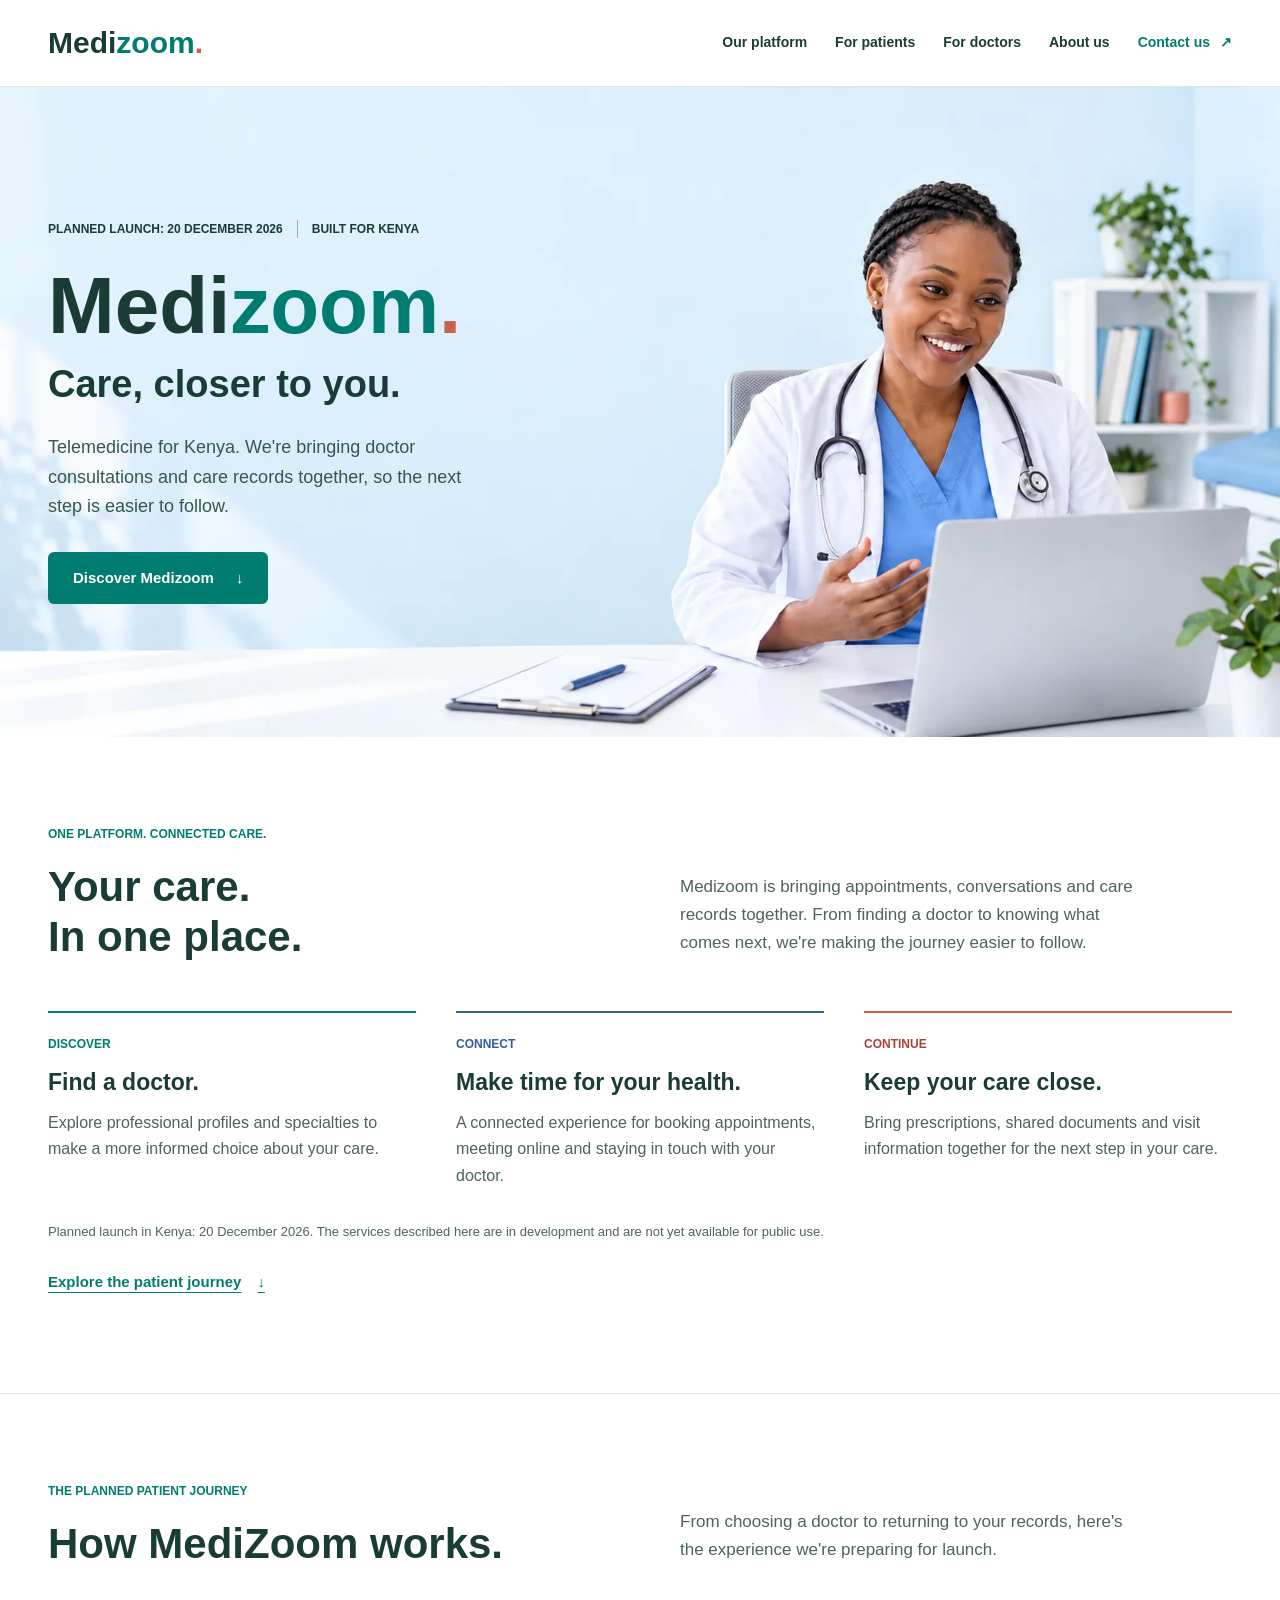
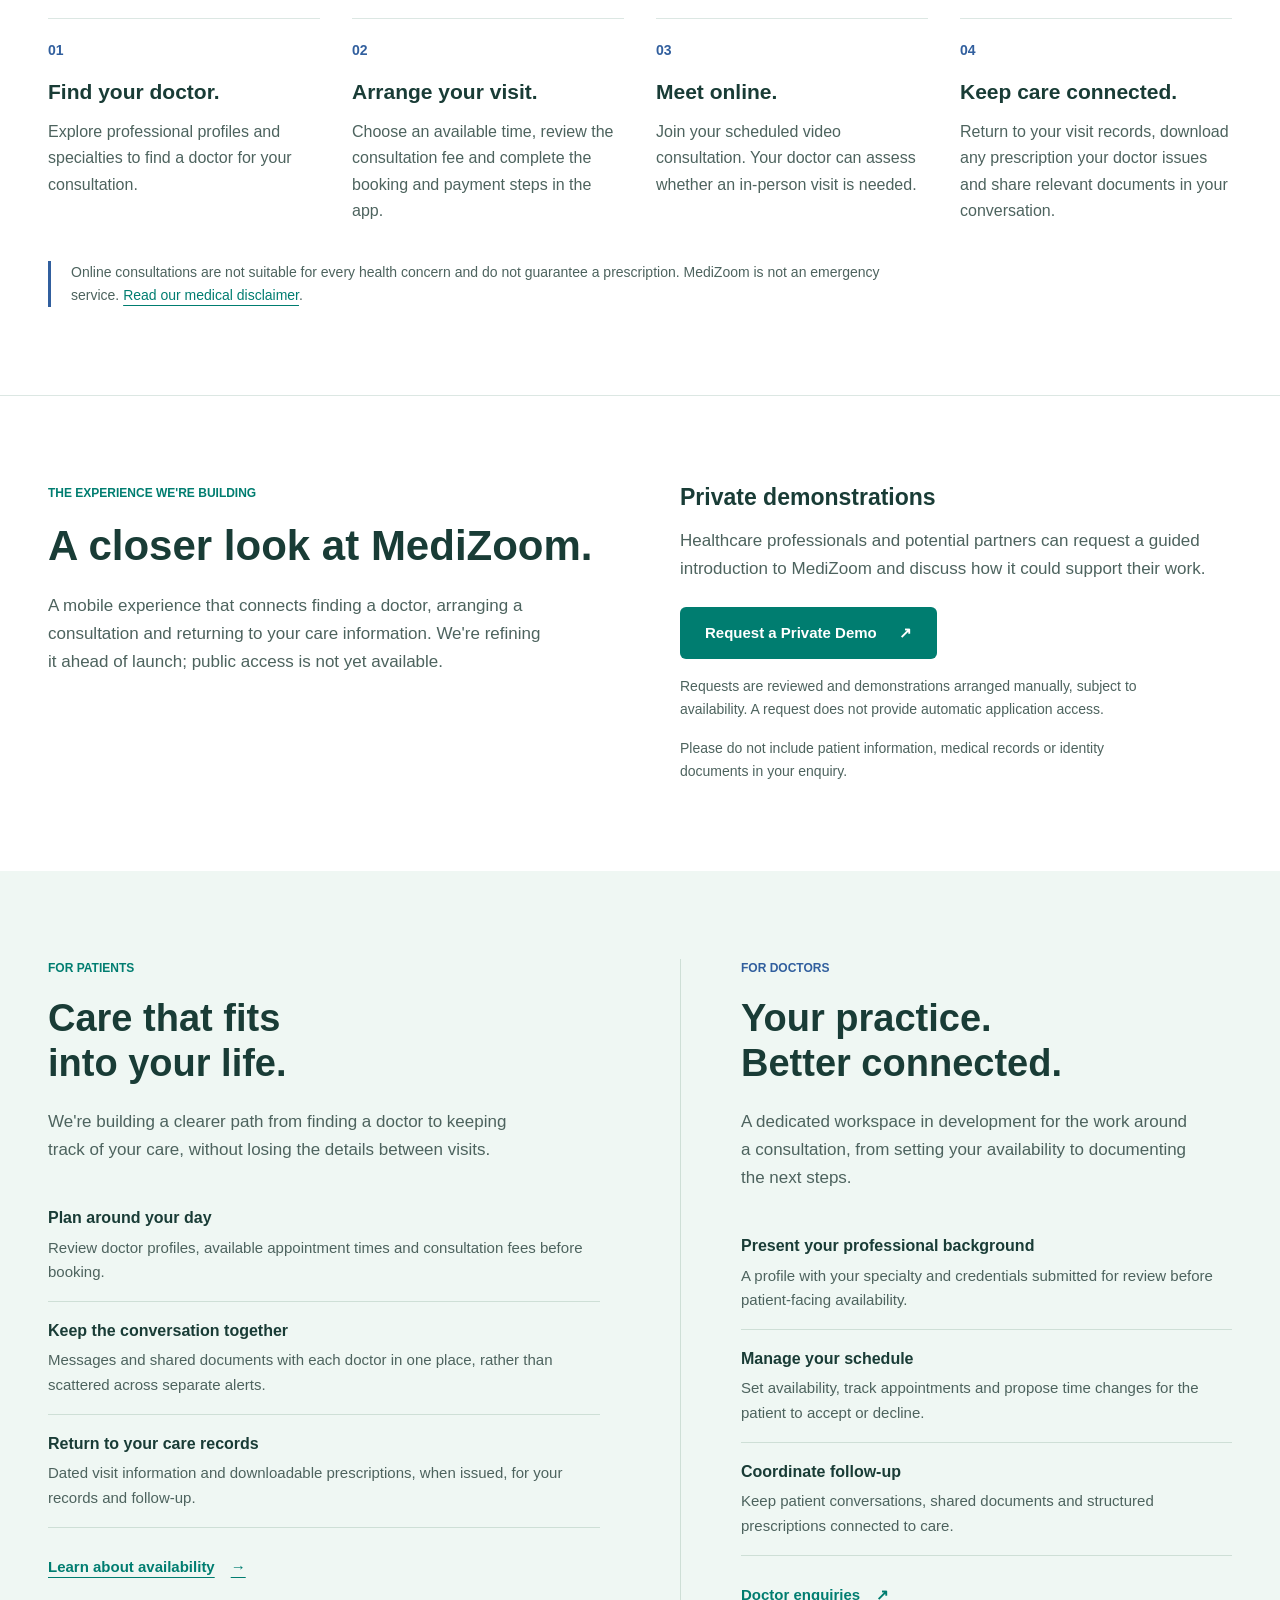
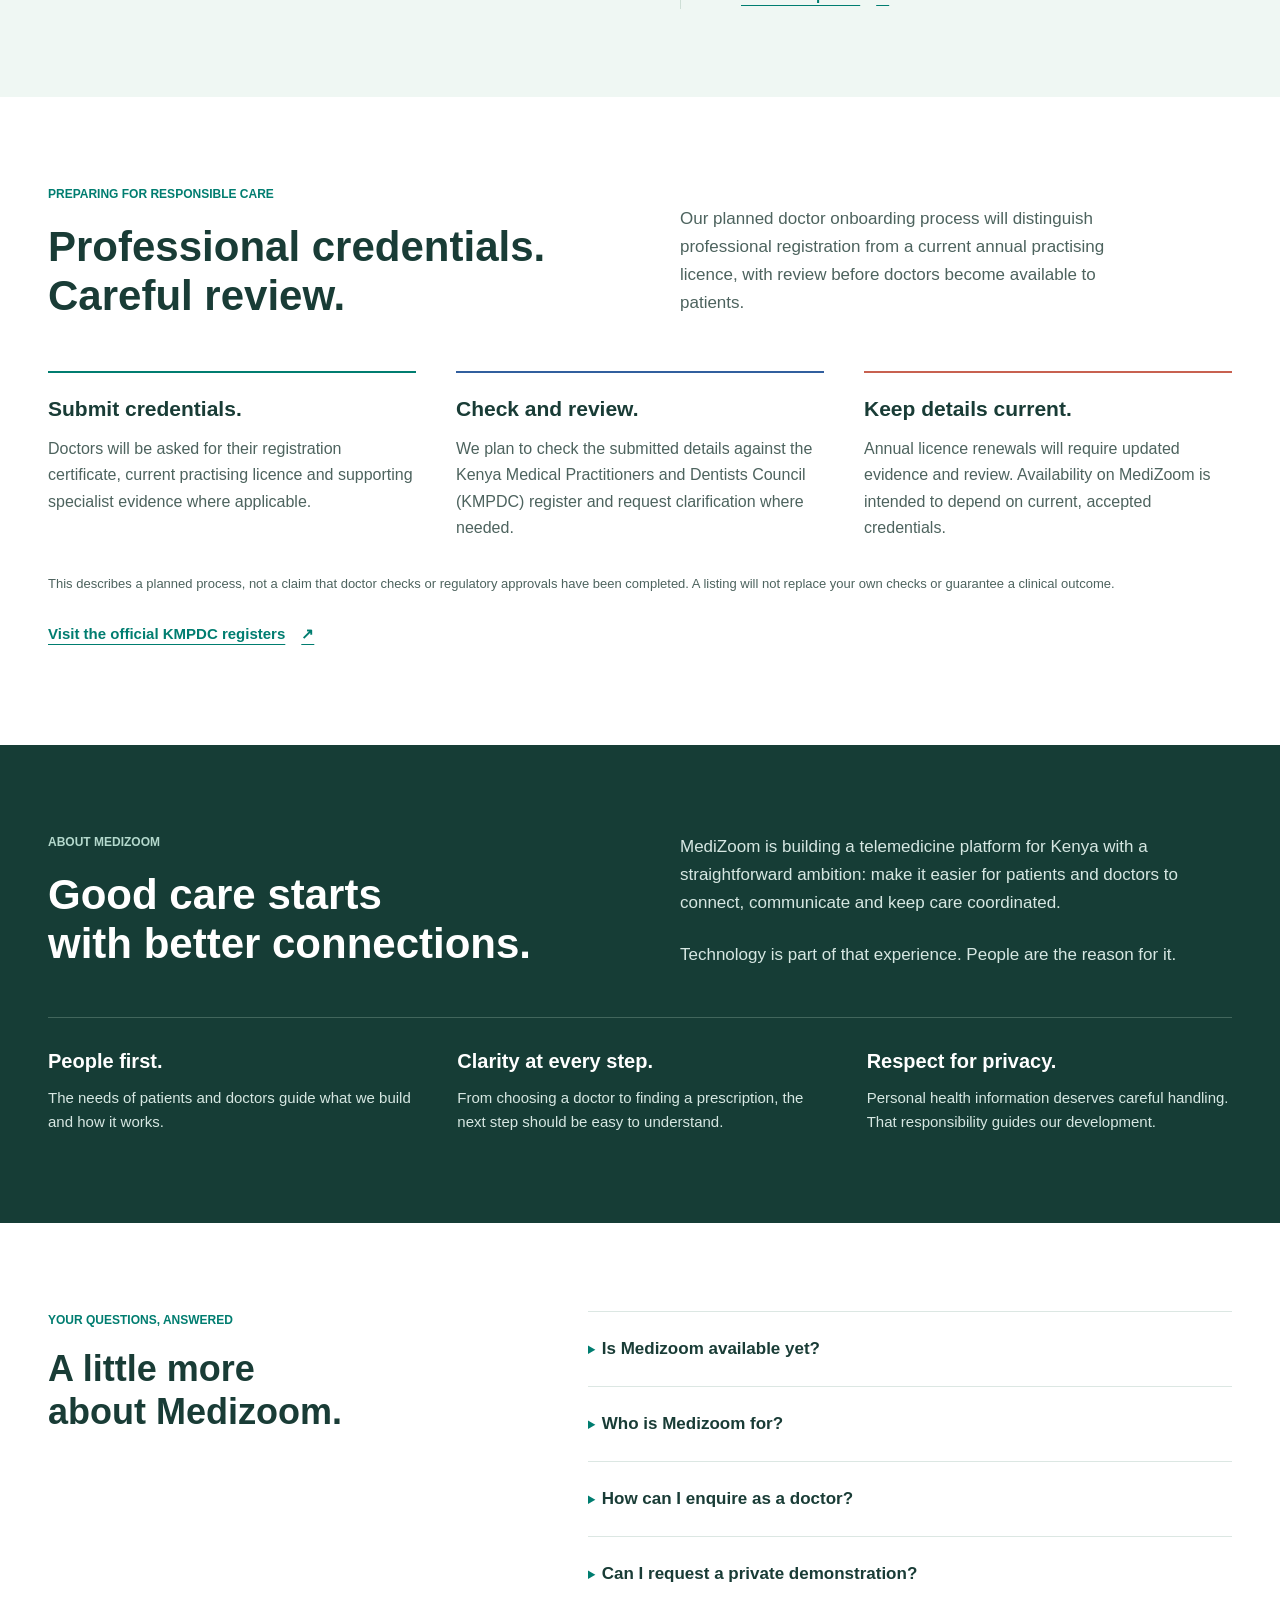
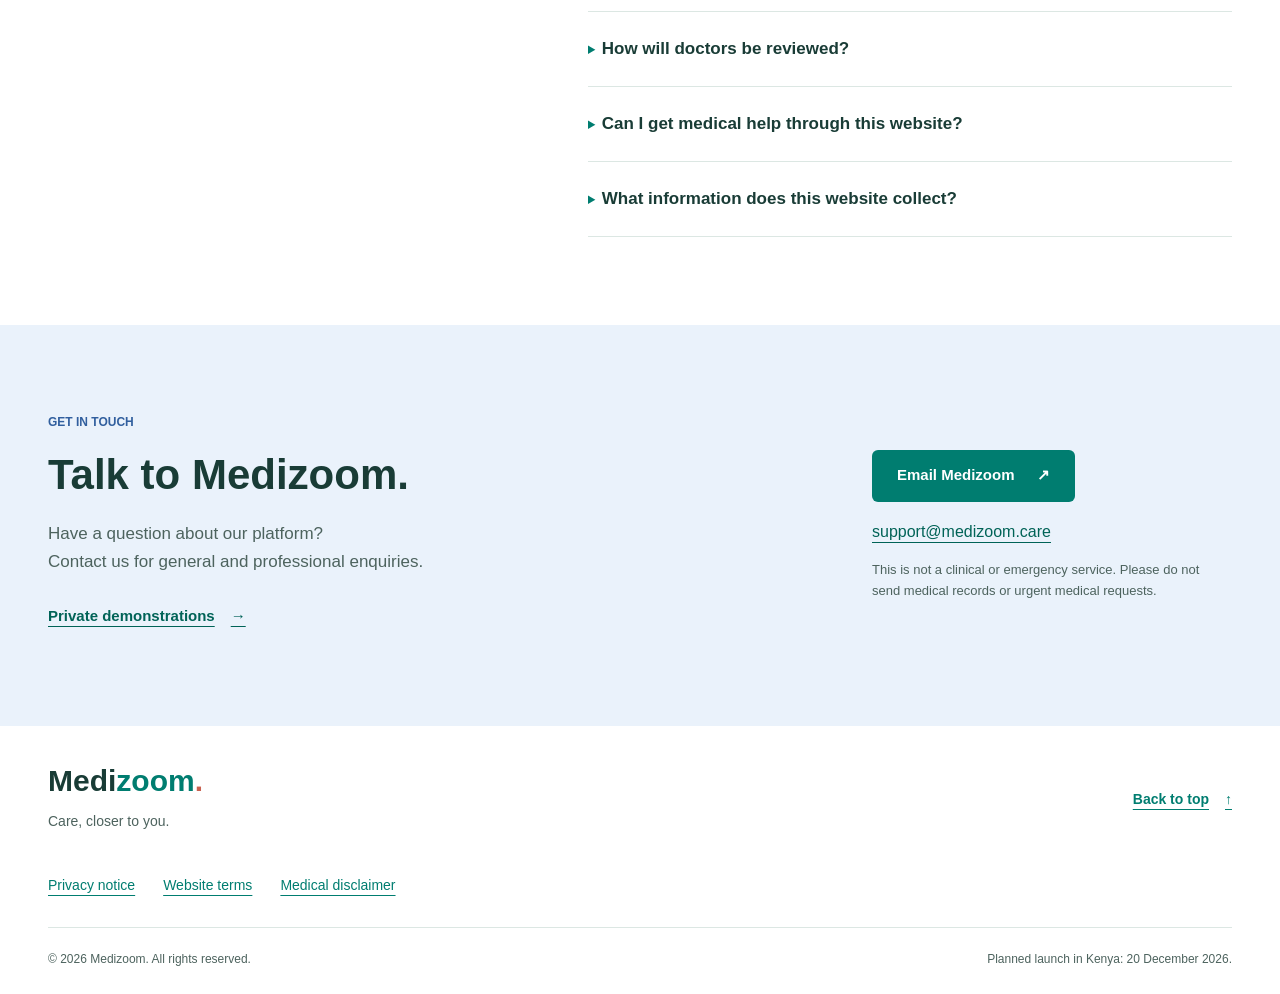
==== commit d2ff4152: "Refine product preview and add private demo requests" ====
--- a/public/index.html
+++ b/public/index.html
@@ -109,6 +109,23 @@
         </div>
       </section>
 
+      <section class="product-preview section" id="product-preview" aria-labelledby="preview-title">
+        <div class="container preview-grid">
+          <div>
+            <p class="eyebrow">The experience we're building</p>
+            <h2 id="preview-title">A closer look at MediZoom.</h2>
+            <p class="preview-description">A mobile experience that connects finding a doctor, arranging a consultation and returning to your care information. We're refining it ahead of launch; public access is not yet available.</p>
+          </div>
+          <div class="demo-invitation">
+            <h3>Private demonstrations</h3>
+            <p>Healthcare professionals and potential partners can request a guided introduction to MediZoom and discuss how it could support their work.</p>
+            <a class="button button-primary demo-request" href="mailto:support@medizoom.care?subject=MediZoom%20private%20demo%20request">Request a Private Demo <span aria-hidden="true">&nearr;</span></a>
+            <p class="demo-note">Requests are reviewed and demonstrations arranged manually, subject to availability. A request does not provide automatic application access.</p>
+            <p class="demo-note">Please do not include patient information, medical records or identity documents in your enquiry.</p>
+          </div>
+        </div>
+      </section>
+
       <section class="audiences section" aria-label="For patients and doctors">
         <div class="container audience-grid">
           <article class="audience" id="patients" aria-labelledby="patients-title">
@@ -186,6 +203,10 @@
               <p>Contact <a href="mailto:support@medizoom.care?subject=Medizoom%20doctor%20enquiry">support@medizoom.care</a> for professional enquiries. Please don't send licences, identity documents or patient information by email. This contact channel is not a registration or verification service.</p>
             </details>
             <details>
+              <summary>Can I request a private demonstration?</summary>
+              <p>Healthcare professionals and potential partners can <a href="#product-preview">request a private demo</a> through our existing support email. We review requests and arrange demonstrations manually, subject to availability. This does not open an account or grant automatic application access.</p>
+            </details>
+            <details>
               <summary>How will doctors be reviewed?</summary>
               <p>We plan to review registration, current practising licences and applicable specialist evidence before a doctor becomes available to patients, with ongoing licence updates. <a href="#doctor-verification">Read about the planned review process</a>. This is not a statement of KMPDC endorsement.</p>
             </details>
@@ -203,7 +224,7 @@
 
       <section class="contact section" id="contact" aria-labelledby="contact-title">
         <div class="container contact-inner">
-          <div><p class="eyebrow">Get in touch</p><h2 id="contact-title">Talk to Medizoom.</h2><p>Have a question about our platform?<br>Contact us for general and professional enquiries.</p></div>
+          <div><p class="eyebrow">Get in touch</p><h2 id="contact-title">Talk to Medizoom.</h2><p>Have a question about our platform?<br>Contact us for general and professional enquiries.</p><a class="text-link section-link" href="#product-preview">Private demonstrations <span aria-hidden="true">&rarr;</span></a></div>
           <div class="contact-action">
             <a class="button button-primary" href="mailto:support@medizoom.care?subject=Medizoom%20enquiry">Email Medizoom <span aria-hidden="true">&nearr;</span></a>
             <a class="contact-email" href="mailto:support@medizoom.care">support@medizoom.care</a>
--- a/public/styles.css
+++ b/public/styles.css
@@ -87,6 +87,13 @@
 .verification-grid article:nth-child(2) { border-color: var(--blue); }
 .verification-grid article:nth-child(3) { border-color: var(--coral); }
 
+.product-preview { border-top: 1px solid var(--line); }
+.preview-grid { display: grid; grid-template-columns: repeat(2, minmax(0, 1fr)); gap: 80px; align-items: start; }
+.preview-description { margin-top: 22px; max-width: 500px; }
+.demo-invitation h3 { font-size: 23px; margin-bottom: 16px; }
+.demo-request { margin-top: 24px; max-width: 100%; }
+.demo-note { margin-top: 16px; font-size: 14px; max-width: 460px; }
+
 .audiences { background: var(--mint); }
 .audience-grid { display: grid; grid-template-columns: repeat(2, minmax(0, 1fr)); gap: 80px; }
 .audience + .audience { border-left: 1px solid #cedfd6; padding-left: 60px; }
@@ -123,6 +130,7 @@
 .contact-inner { display: grid; grid-template-columns: 1fr 360px; gap: 60px; align-items: center; }
 .contact h2 { margin-bottom: 20px; }
 .contact .eyebrow { color: var(--blue); }
+.contact .text-link { color: var(--teal-dark); }
 .contact-action { display: flex; flex-direction: column; align-items: flex-start; }
 .contact-email { font-size: 16px; margin-top: 17px; color: var(--teal-dark); }
 .contact-action p { font-size: 13px; margin-top: 14px; max-width: 330px; }
@@ -180,6 +188,7 @@
   .hero-status span + span { padding-left: 10px; }
   .section { padding-block: 64px; }
   .section-intro { gap: 40px; }
+  .preview-grid { gap: 40px; }
   .journey-steps { grid-template-columns: repeat(2, minmax(0, 1fr)); }
   .verification-grid { gap: 28px; }
   .platform-features h3 { font-size: 20px; }
@@ -215,6 +224,7 @@
   .platform-features article > p:last-child { font-size: 16px; }
   .launch-note { margin-top: 28px; }
   .audience-grid { grid-template-columns: 1fr; gap: 36px; }
+  .preview-grid { grid-template-columns: 1fr; gap: 32px; }
   .audience + .audience { border-left: 0; border-top: 1px solid #cedfd6; padding: 36px 0 0; }
   .feature-list { margin-block: 22px; }
   .about-intro { gap: 24px; }
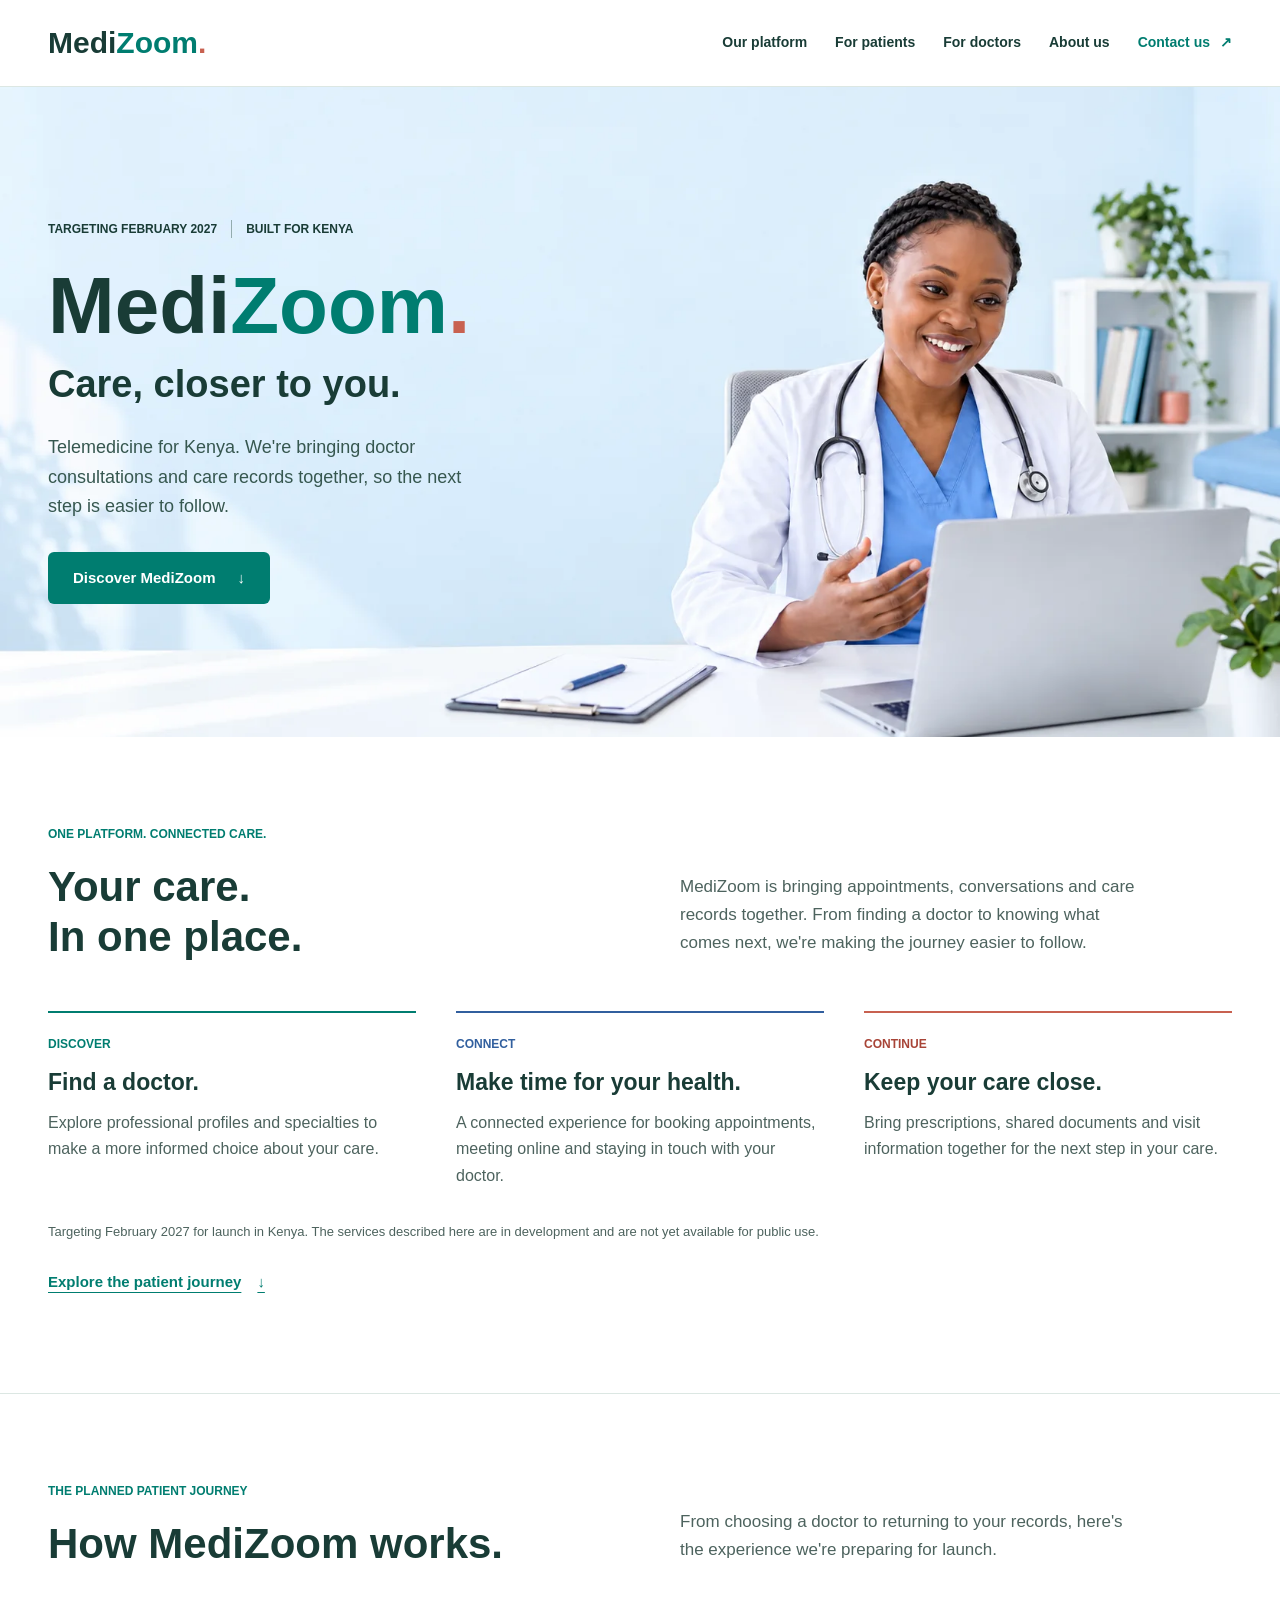
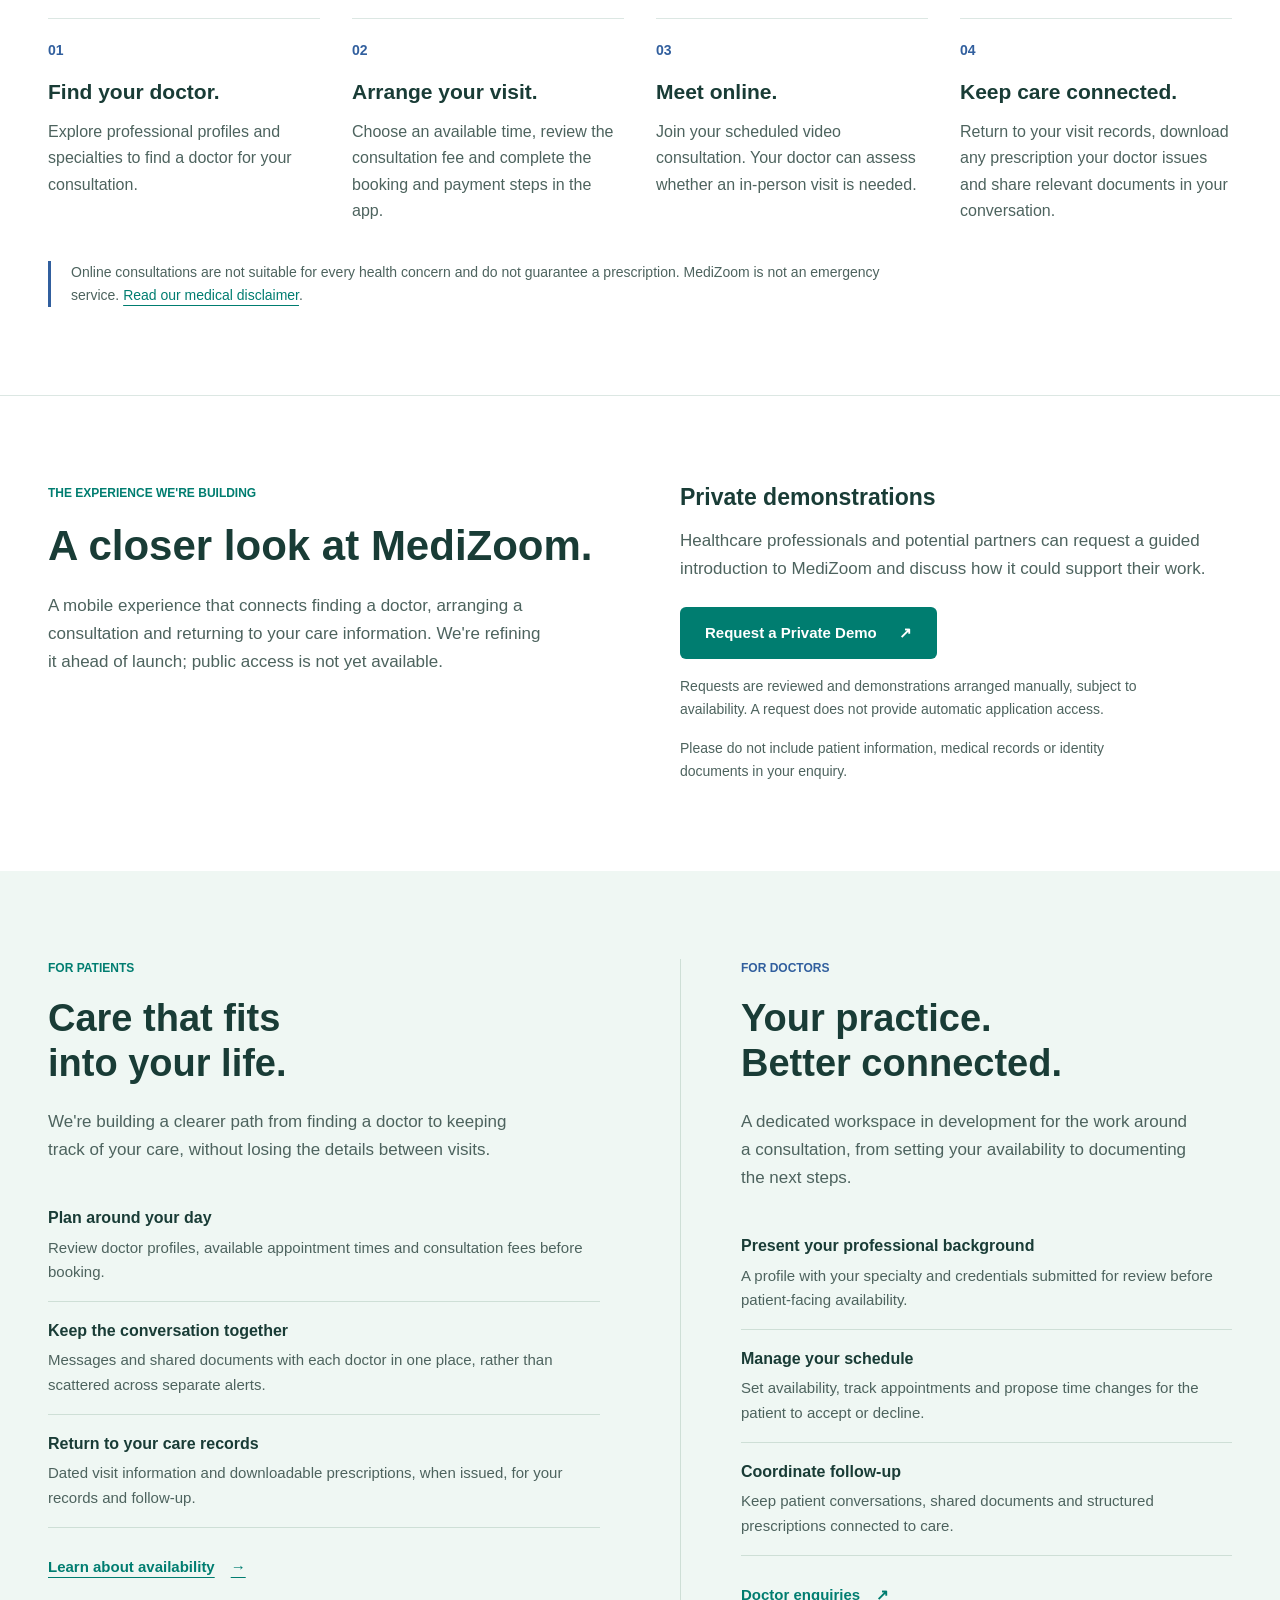
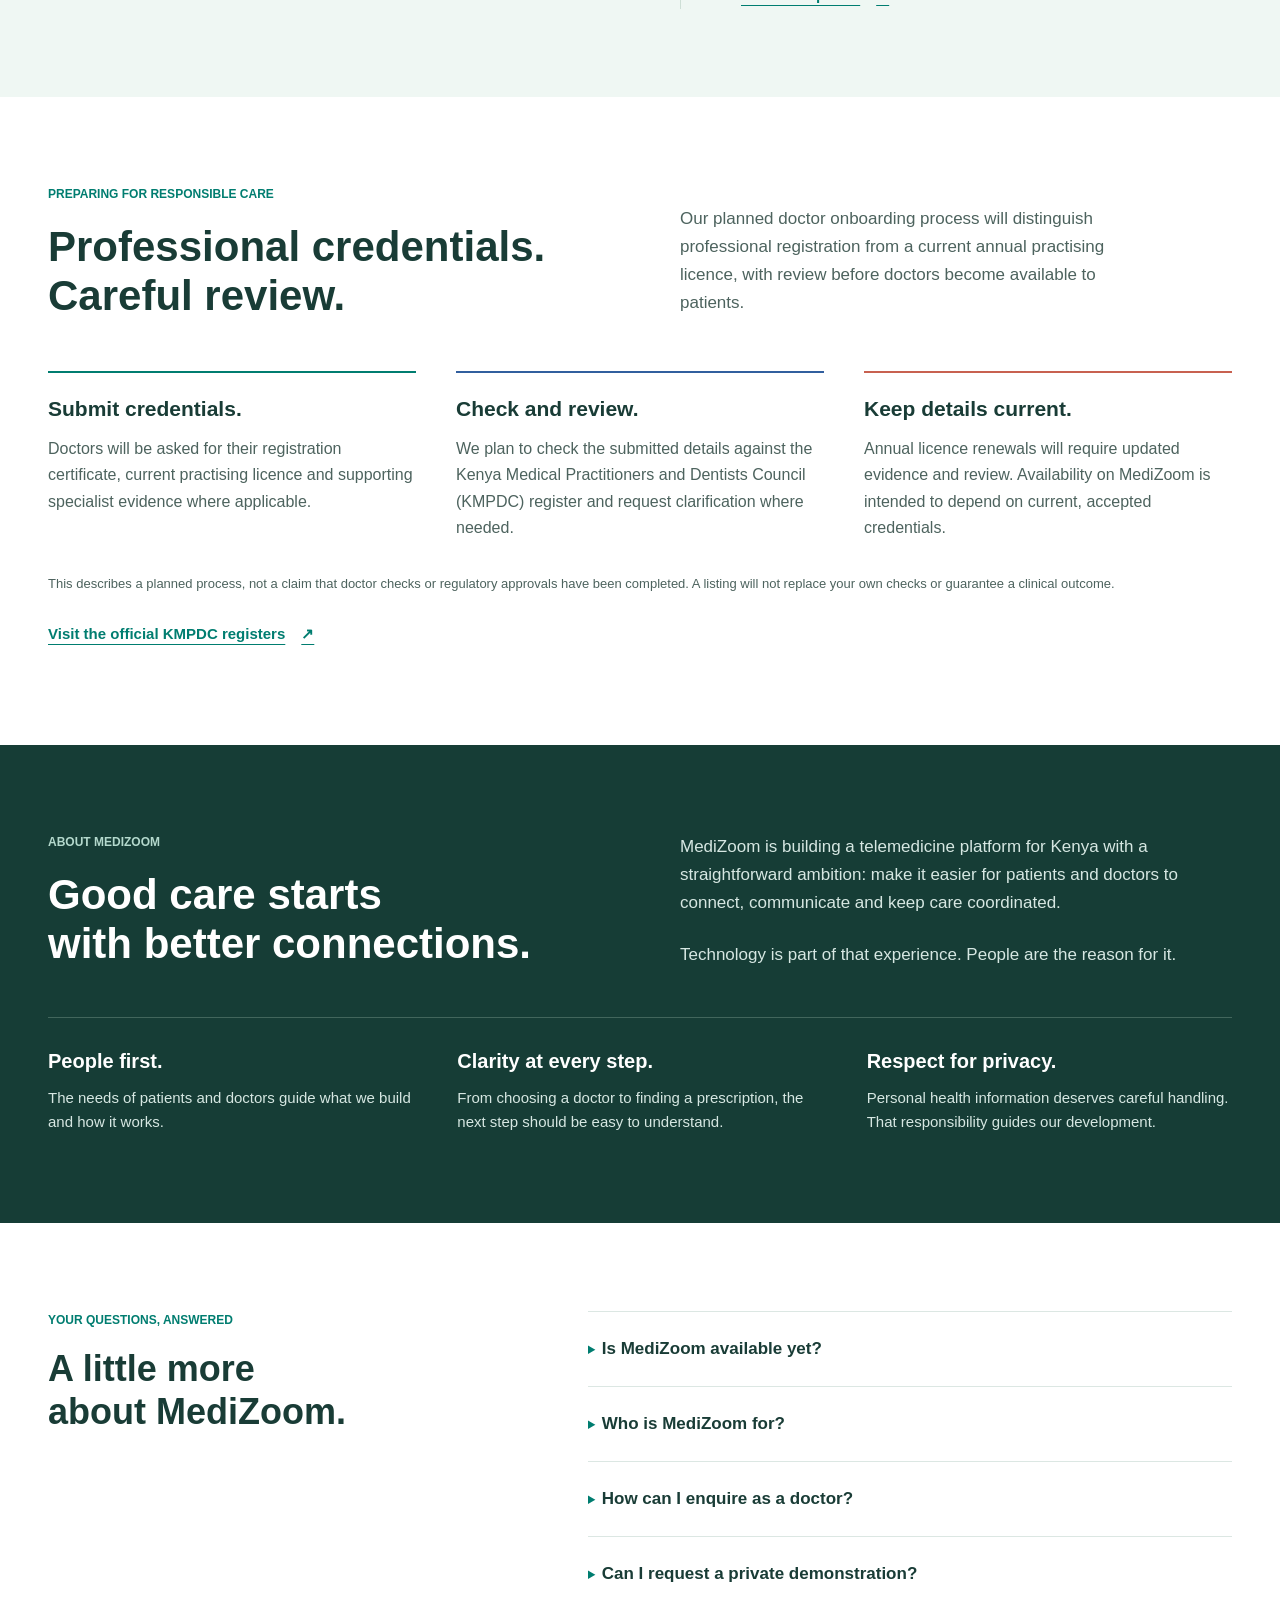
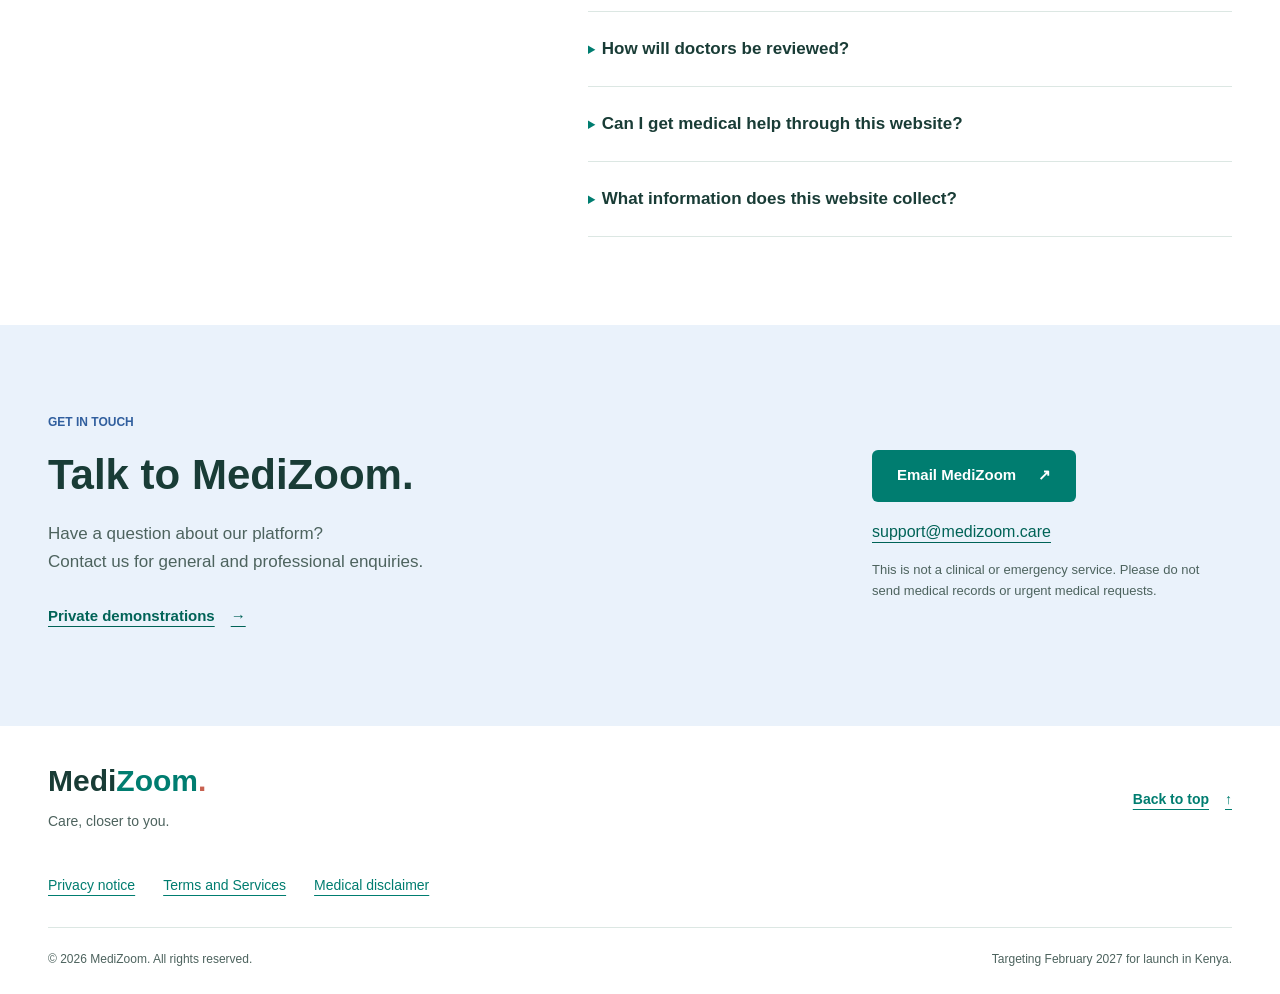
==== commit 475a2bf1: "Refine pre-launch messaging and update legal pages" ====
--- a/public/index.html
+++ b/public/index.html
@@ -4,11 +4,11 @@
     <meta charset="utf-8">
     <meta name="viewport" content="width=device-width, initial-scale=1">
     <meta name="theme-color" content="#007d70">
-    <meta name="description" content="MediZoom is preparing to bring doctor discovery, online consultations and care records together in Kenya. Planned launch: 20 December 2026.">
+    <meta name="description" content="MediZoom is preparing to bring doctor discovery, online consultations and care records together in Kenya. Targeting February 2027.">
     <meta property="og:type" content="website">
-    <meta property="og:site_name" content="Medizoom">
+    <meta property="og:site_name" content="MediZoom">
     <meta property="og:title" content="MediZoom | Telemedicine for Kenya">
-    <meta property="og:description" content="Care, closer to you. Discover the planned patient and doctor experience ahead of our planned launch on 20 December 2026.">
+    <meta property="og:description" content="Care, closer to you. Discover the planned patient and doctor experience for Kenya. Targeting February 2027; availability will be confirmed here.">
     <meta property="og:locale" content="en_KE">
     <meta property="og:url" content="https://medizoom.care/">
     <meta property="og:image" content="https://medizoom.care/assets/consultation-desktop.webp">
@@ -26,7 +26,7 @@
     <a class="skip-link" href="#main">Skip to content</a>
     <header class="site-header">
       <div class="container header-inner">
-        <a class="wordmark" href="#home" aria-label="Medizoom home">Medi<span>zoom</span><span class="brand-dot">.</span></a>
+        <a class="wordmark" href="#home" aria-label="MediZoom home">Medi<span>Zoom</span><span class="brand-dot">.</span></a>
         <button class="menu-toggle" type="button" aria-controls="main-navigation" aria-expanded="false" aria-label="Open navigation menu" title="Open navigation menu" hidden>
           <svg class="menu-icon" xmlns="http://www.w3.org/2000/svg" width="24" height="24" viewBox="0 0 24 24" fill="none" stroke="currentColor" stroke-width="2" stroke-linecap="round" stroke-linejoin="round" aria-hidden="true" focusable="false">
             <line x1="4" x2="20" y1="12" y2="12" />
@@ -52,15 +52,15 @@
       <section class="hero" id="home" aria-labelledby="hero-title">
         <picture class="hero-image">
           <source media="(max-width: 540px)" srcset="assets/consultation-mobile.webp">
-          <img src="assets/consultation-desktop.webp" width="1672" height="941" alt="An illustrative clinician during an online consultation. AI-generated, not an actual Medizoom doctor." fetchpriority="high">
+          <img src="assets/consultation-desktop.webp" width="1672" height="941" alt="An illustrative clinician during an online consultation. AI-generated, not an actual MediZoom doctor." fetchpriority="high">
         </picture>
         <div class="container hero-inner">
           <div class="hero-copy">
-            <p class="eyebrow hero-status"><span>Planned launch: <time datetime="2026-12-20">20 December 2026</time></span><span>Built for Kenya</span></p>
-            <h1 id="hero-title">Medi<span>zoom</span><span class="brand-dot">.</span></h1>
+            <p class="eyebrow hero-status"><span>Targeting <time datetime="2027-02">February 2027</time></span><span>Built for Kenya</span></p>
+            <h1 id="hero-title">Medi<span>Zoom</span><span class="brand-dot">.</span></h1>
             <p class="hero-tagline">Care, closer to you.</p>
             <p class="hero-description">Telemedicine for Kenya. We're bringing doctor consultations and care records together, so the next step is easier to follow.</p>
-            <a class="button button-primary" href="#platform">Discover Medizoom <span aria-hidden="true">&darr;</span></a>
+            <a class="button button-primary" href="#platform">Discover MediZoom <span aria-hidden="true">&darr;</span></a>
           </div>
         </div>
       </section>
@@ -69,7 +69,7 @@
         <div class="container">
           <div class="section-intro">
             <div><p class="eyebrow">One platform. Connected care.</p><h2 id="platform-title">Your care.<br>In one place.</h2></div>
-            <p>Medizoom is bringing appointments, conversations and care records together. From finding a doctor to knowing what comes next, we're making the journey easier to follow.</p>
+            <p>MediZoom is bringing appointments, conversations and care records together. From finding a doctor to knowing what comes next, we're making the journey easier to follow.</p>
           </div>
           <div class="platform-features">
             <article>
@@ -88,7 +88,7 @@
               <p>Bring prescriptions, shared documents and visit information together for the next step in your care.</p>
             </article>
           </div>
-          <p class="launch-note">Planned launch in Kenya: <time datetime="2026-12-20">20 December 2026</time>. The services described here are in development and are not yet available for public use.</p>
+          <p class="launch-note">Targeting <time datetime="2027-02">February 2027</time> for launch in Kenya. The services described here are in development and are not yet available for public use.</p>
           <a class="text-link section-link" href="#how-it-works">Explore the patient journey <span aria-hidden="true">&darr;</span></a>
         </div>
       </section>
@@ -148,7 +148,7 @@
               <li><strong>Manage your schedule</strong><span>Set availability, track appointments and propose time changes for the patient to accept or decline.</span></li>
               <li><strong>Coordinate follow-up</strong><span>Keep patient conversations, shared documents and structured prescriptions connected to care.</span></li>
             </ul>
-            <a class="text-link" href="mailto:support@medizoom.care?subject=Medizoom%20doctor%20enquiry">Doctor enquiries <span aria-hidden="true">&nearr;</span></a>
+            <a class="text-link" href="mailto:support@medizoom.care?subject=MediZoom%20doctor%20enquiry">Doctor enquiries <span aria-hidden="true">&nearr;</span></a>
           </article>
         </div>
       </section>
@@ -172,7 +172,7 @@
       <section class="about section" id="about" aria-labelledby="about-title">
         <div class="container">
           <div class="about-intro">
-            <div><p class="eyebrow">About Medizoom</p><h2 id="about-title">Good care starts<br>with better connections.</h2></div>
+            <div><p class="eyebrow">About MediZoom</p><h2 id="about-title">Good care starts<br>with better connections.</h2></div>
             <div class="about-copy">
               <p>MediZoom is building a telemedicine platform for Kenya with a straightforward ambition: make it easier for patients and doctors to connect, communicate and keep care coordinated.</p>
               <p>Technology is part of that experience. People are the reason for it.</p>
@@ -188,19 +188,19 @@
 
       <section class="faq section" id="faq" aria-labelledby="faq-title">
         <div class="container faq-grid">
-          <div><p class="eyebrow">Your questions, answered</p><h2 id="faq-title">A little more<br>about Medizoom.</h2></div>
+          <div><p class="eyebrow">Your questions, answered</p><h2 id="faq-title">A little more<br>about MediZoom.</h2></div>
           <div class="faq-list">
             <details>
-              <summary>Is Medizoom available yet?</summary>
-              <p>Our planned launch in Kenya is <time datetime="2026-12-20">20 December 2026</time>. Appointments and consultations are not yet open. We will confirm availability here once launch preparations are complete.</p>
-            </details>
-            <details>
-              <summary>Who is Medizoom for?</summary>
-              <p>Medizoom is being designed for patients looking for a more connected way to manage care, and doctors looking to coordinate their availability, consultations and patient communication.</p>
+              <summary>Is MediZoom available yet?</summary>
+              <p>Targeting <time datetime="2027-02">February 2027</time> for launch in Kenya. This is a target, not a confirmed opening date. Appointments and consultations are not yet open. We will confirm availability here once launch preparations are complete.</p>
+            </details>
+            <details>
+              <summary>Who is MediZoom for?</summary>
+              <p>MediZoom is being designed for patients looking for a more connected way to manage care, and doctors looking to coordinate their availability, consultations and patient communication.</p>
             </details>
             <details>
               <summary>How can I enquire as a doctor?</summary>
-              <p>Contact <a href="mailto:support@medizoom.care?subject=Medizoom%20doctor%20enquiry">support@medizoom.care</a> for professional enquiries. Please don't send licences, identity documents or patient information by email. This contact channel is not a registration or verification service.</p>
+              <p>Contact <a href="mailto:support@medizoom.care?subject=MediZoom%20doctor%20enquiry">support@medizoom.care</a> for professional enquiries. Please don't send licences, identity documents or patient information by email. This contact channel is not a registration or verification service.</p>
             </details>
             <details>
               <summary>Can I request a private demonstration?</summary>
@@ -224,9 +224,9 @@
 
       <section class="contact section" id="contact" aria-labelledby="contact-title">
         <div class="container contact-inner">
-          <div><p class="eyebrow">Get in touch</p><h2 id="contact-title">Talk to Medizoom.</h2><p>Have a question about our platform?<br>Contact us for general and professional enquiries.</p><a class="text-link section-link" href="#product-preview">Private demonstrations <span aria-hidden="true">&rarr;</span></a></div>
+          <div><p class="eyebrow">Get in touch</p><h2 id="contact-title">Talk to MediZoom.</h2><p>Have a question about our platform?<br>Contact us for general and professional enquiries.</p><a class="text-link section-link" href="#product-preview">Private demonstrations <span aria-hidden="true">&rarr;</span></a></div>
           <div class="contact-action">
-            <a class="button button-primary" href="mailto:support@medizoom.care?subject=Medizoom%20enquiry">Email Medizoom <span aria-hidden="true">&nearr;</span></a>
+            <a class="button button-primary" href="mailto:support@medizoom.care?subject=MediZoom%20enquiry">Email MediZoom <span aria-hidden="true">&nearr;</span></a>
             <a class="contact-email" href="mailto:support@medizoom.care">support@medizoom.care</a>
             <p>This is not a clinical or emergency service. Please do not send medical records or urgent medical requests.</p>
           </div>
@@ -237,17 +237,17 @@
     <footer class="site-footer">
       <div class="container">
         <div class="footer-top">
-          <div><a class="wordmark" href="#home" aria-label="Medizoom, back to top">Medi<span>zoom</span><span class="brand-dot">.</span></a><p>Care, closer to you.</p></div>
+          <div><a class="wordmark" href="#home" aria-label="MediZoom, back to top">Medi<span>Zoom</span><span class="brand-dot">.</span></a><p>Care, closer to you.</p></div>
           <a class="text-link" href="#home">Back to top <span aria-hidden="true">&uarr;</span></a>
         </div>
         <nav class="legal-links" aria-label="Legal information">
           <a href="privacy.html">Privacy notice</a>
-          <a href="terms.html">Website terms</a>
+          <a href="terms.html">Terms and Services</a>
           <a href="medical-disclaimer.html">Medical disclaimer</a>
         </nav>
         <div class="footer-bottom">
-          <p>&copy; 2026 Medizoom. All rights reserved.</p>
-          <p>Planned launch in Kenya: <time datetime="2026-12-20">20 December 2026</time>.</p>
+          <p>&copy; 2026 MediZoom. All rights reserved.</p>
+          <p>Targeting <time datetime="2027-02">February 2027</time> for launch in Kenya.</p>
         </div>
       </div>
     </footer>
--- a/public/styles.css
+++ b/public/styles.css
@@ -254,6 +254,9 @@
   .hero-description { font-size: 14px; }
   h2, .audience h2, .faq h2 { font-size: 29px; }
 }
+@media (max-width: 319px) {
+  .hero h1 { font-size: 44px; }
+}
 @media (max-width: 700px) and (max-height: 700px) {
   .hero { height: calc(100svh - 130px); min-height: 350px; }
   .hero-copy { padding-top: 20px; }
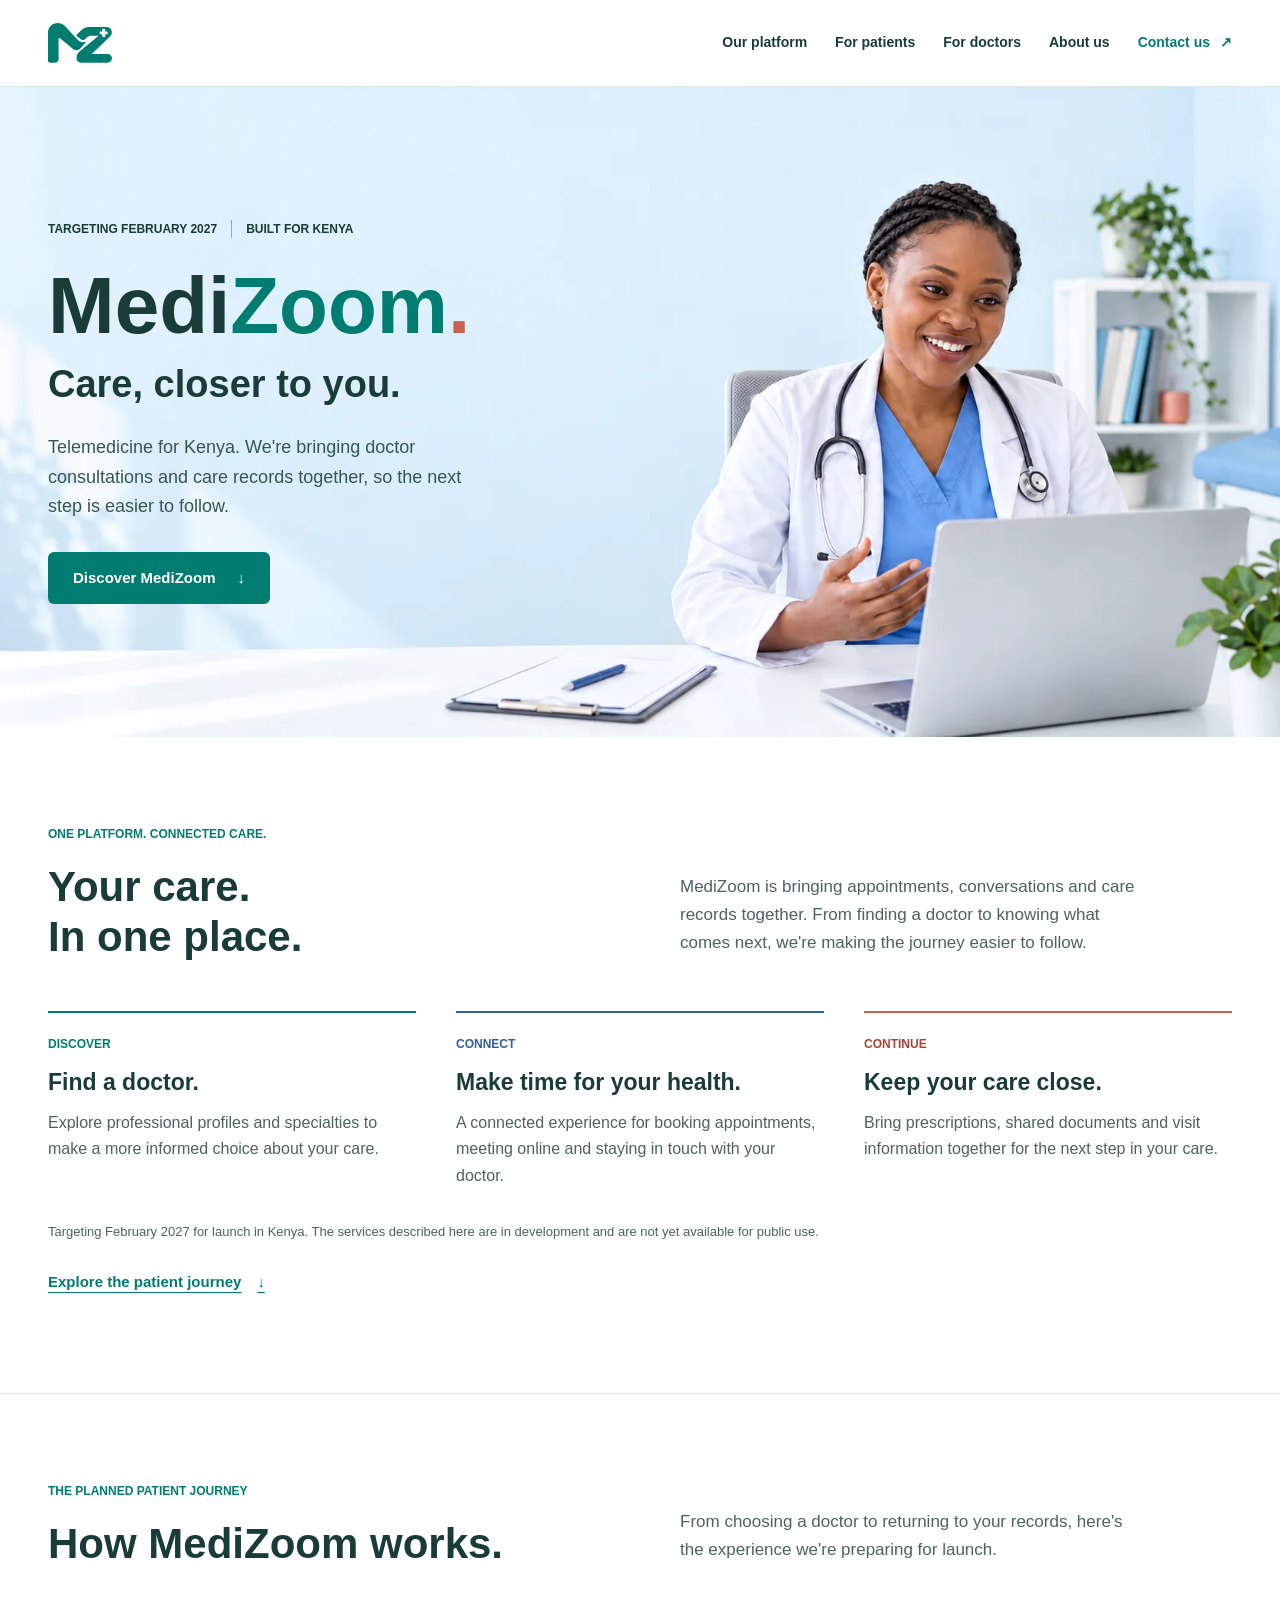
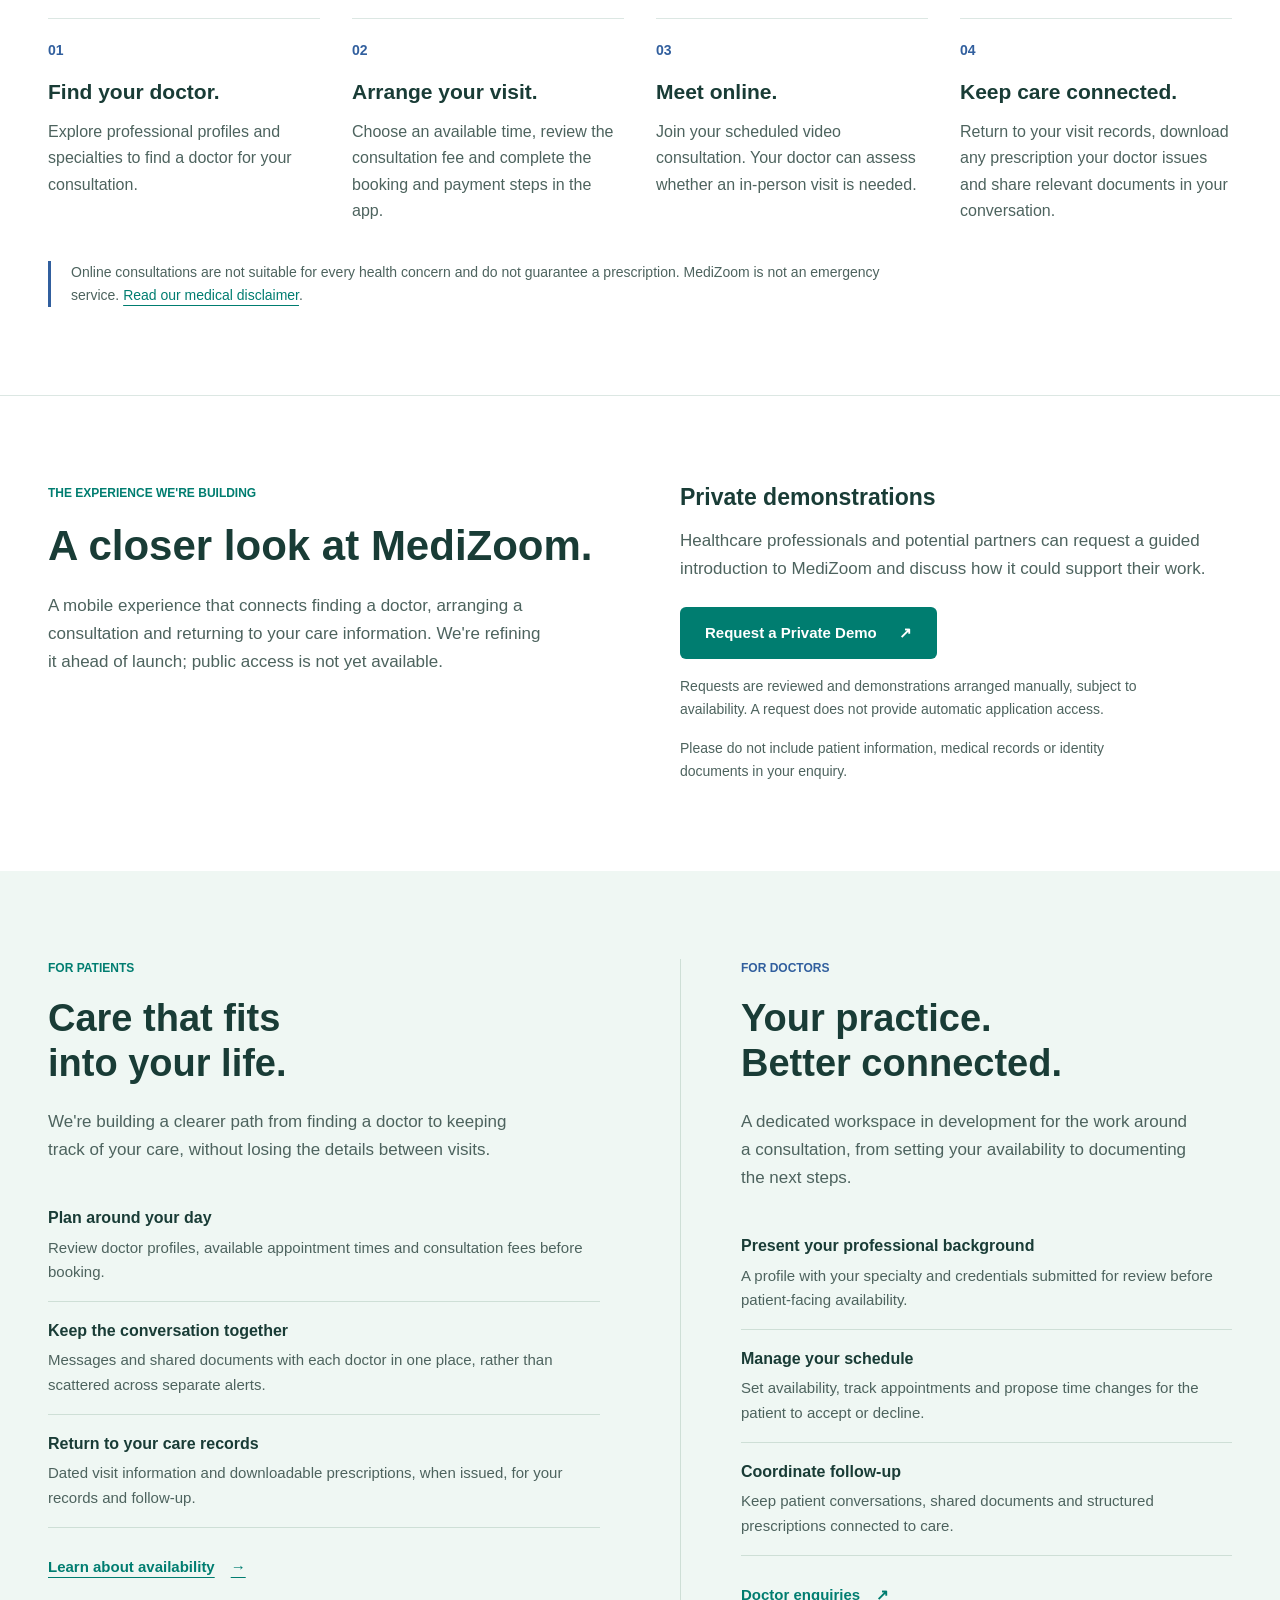
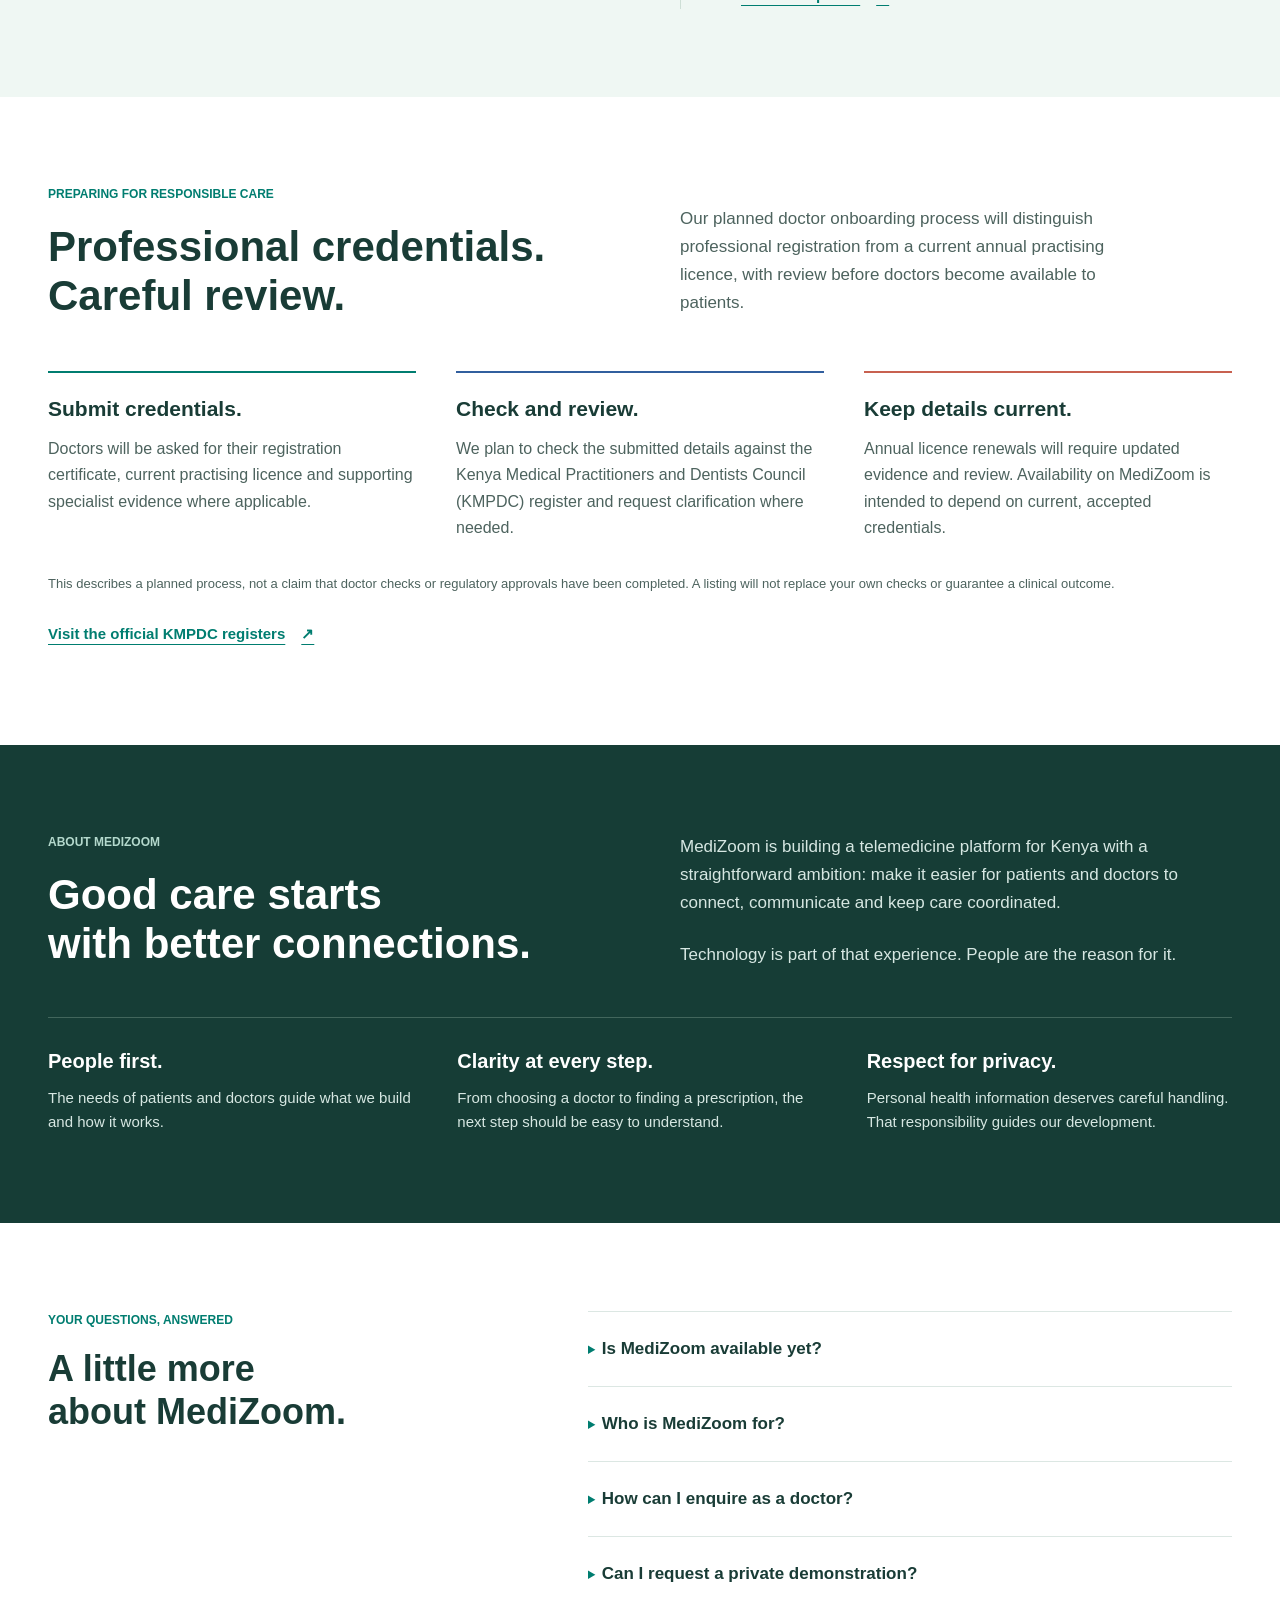
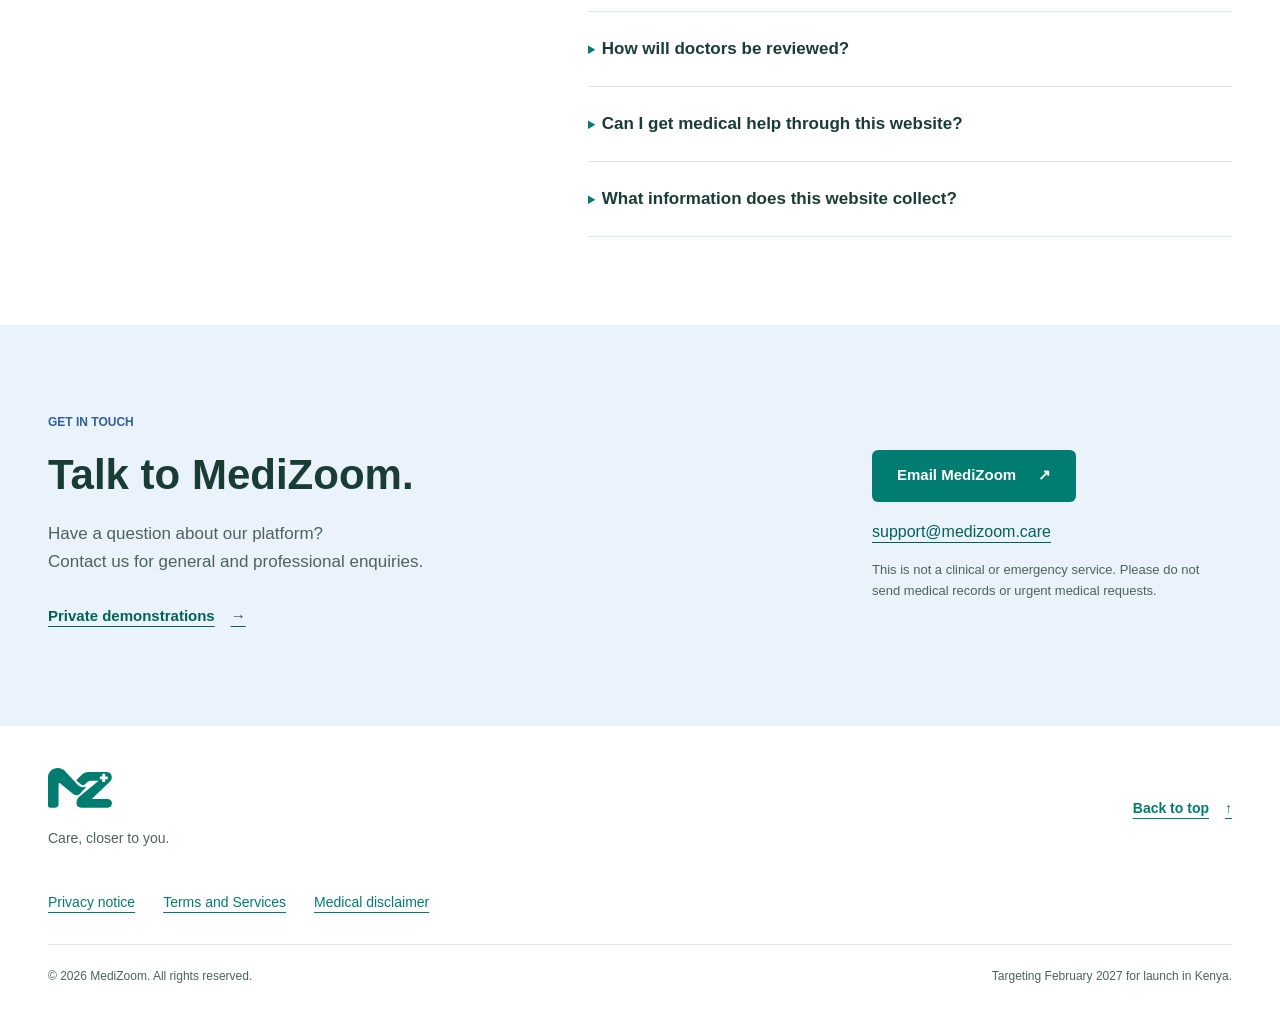
==== commit 0db0b39c: "Add MediZoom logo and update website branding" ====
--- a/public/index.html
+++ b/public/index.html
@@ -26,7 +26,7 @@
     <a class="skip-link" href="#main">Skip to content</a>
     <header class="site-header">
       <div class="container header-inner">
-        <a class="wordmark" href="#home" aria-label="MediZoom home">Medi<span>Zoom</span><span class="brand-dot">.</span></a>
+        <a class="brand-link" href="#home" aria-label="MediZoom home"><img class="brand-mark" src="assets/medizoom-mark.svg" width="800" height="504" alt=""></a>
         <button class="menu-toggle" type="button" aria-controls="main-navigation" aria-expanded="false" aria-label="Open navigation menu" title="Open navigation menu" hidden>
           <svg class="menu-icon" xmlns="http://www.w3.org/2000/svg" width="24" height="24" viewBox="0 0 24 24" fill="none" stroke="currentColor" stroke-width="2" stroke-linecap="round" stroke-linejoin="round" aria-hidden="true" focusable="false">
             <line x1="4" x2="20" y1="12" y2="12" />
@@ -237,7 +237,7 @@
     <footer class="site-footer">
       <div class="container">
         <div class="footer-top">
-          <div><a class="wordmark" href="#home" aria-label="MediZoom, back to top">Medi<span>Zoom</span><span class="brand-dot">.</span></a><p>Care, closer to you.</p></div>
+          <div><a class="brand-link" href="#home" aria-label="MediZoom, back to top"><img class="brand-mark" src="assets/medizoom-mark.svg" width="800" height="504" alt=""></a><p>Care, closer to you.</p></div>
           <a class="text-link" href="#home">Back to top <span aria-hidden="true">&uarr;</span></a>
         </div>
         <nav class="legal-links" aria-label="Legal information">
--- a/public/styles.css
+++ b/public/styles.css
@@ -33,9 +33,10 @@
 
 .site-header { position: relative; z-index: 2; background: white; border-bottom: 1px solid var(--line); }
 .header-inner { min-height: 86px; display: grid; grid-template-columns: auto 1fr; align-items: center; gap: 36px; }
-.wordmark { font-size: 30px; line-height: 1; font-weight: 750; color: var(--ink); text-decoration: none; white-space: nowrap; }
-.wordmark span, h1 span { color: var(--teal); }
-.wordmark .brand-dot, h1 .brand-dot { color: var(--coral); }
+.brand-link { display: inline-flex; align-items: center; justify-content: center; justify-self: start; min-width: 44px; min-height: 44px; }
+.brand-mark { width: 64px; height: auto; flex: none; }
+h1 span { color: var(--teal); }
+h1 .brand-dot { color: var(--coral); }
 .main-nav { display: flex; align-items: center; justify-content: flex-end; gap: 28px; }
 .main-nav a { display: inline-flex; align-items: center; min-height: 44px; font-size: 14px; font-weight: 600; text-decoration: none; color: var(--ink); }
 .main-nav a:hover { color: var(--teal); text-decoration: underline; }
@@ -162,6 +163,7 @@
 @media (max-width: 1100px) {
   .container { width: calc(100% - 64px); }
   .header-inner { gap: 28px; }
+  .brand-mark { width: 52px; }
   .main-nav { gap: 20px; }
   h1 { font-size: 68px; }
   .hero-tagline { font-size: 31px; }
@@ -173,7 +175,7 @@
 }
 @media (max-width: 850px) {
   .header-inner { min-height: 70px; grid-template-columns: 1fr auto; gap: 0; }
-  .header-inner > .wordmark { grid-column: 1; grid-row: 1; }
+  .header-inner > .brand-link { grid-column: 1; grid-row: 1; }
   .menu-toggle { grid-column: 2; grid-row: 1; }
   .menu-toggle:not([hidden]) { display: grid; }
   .main-nav { grid-column: 1 / -1; flex-direction: column; align-items: stretch; gap: 0; border-top: 1px solid var(--line); padding-block: 12px 20px; }
@@ -202,7 +204,6 @@
 @media (max-width: 700px) {
   body { font-size: 16px; }
   .container { width: calc(100% - 40px); }
-  .wordmark { font-size: 26px; }
   .menu-ready .main-nav { padding-inline: 20px; }
   .hero { height: min(680px, calc(100svh - 170px)); min-height: 540px; }
   .hero-image img { object-position: center top; }
@@ -245,24 +246,7 @@
   .document h2 { font-size: 23px; }
   .document-header .text-link { font-size: 13px; }
 }
-@media (max-width: 370px) {
-  .hero-status { flex-direction: column; align-items: flex-start; gap: 6px; }
-  .hero-status span + span { border-left: 0; padding-left: 0; }
-  h1 { font-size: 50px; }
-  .hero-tagline { font-size: 25px; }
-  .wordmark { font-size: 24px; }
-  .hero-description { font-size: 14px; }
-  h2, .audience h2, .faq h2 { font-size: 29px; }
-}
-@media (max-width: 319px) {
-  .hero h1 { font-size: 44px; }
-}
-@media (max-width: 700px) and (max-height: 700px) {
-  .hero { height: calc(100svh - 130px); min-height: 350px; }
-  .hero-copy { padding-top: 20px; }
-  .hero-description { display: none; }
-  .hero .button { margin-top: 18px; }
-}
+/* Medium-width screens use the landscape image with copy beside the subject. */
 @media (min-width: 541px) and (max-width: 700px) {
   .hero { height: min(500px, calc(100svh - 150px)); min-height: 400px; }
   .hero-inner { align-items: center; }
@@ -272,21 +256,38 @@
   .hero-tagline { font-size: 22px; }
   .hero-description { font-size: 14px; }
 }
+@media (max-width: 370px) {
+  .hero-status { flex-direction: column; align-items: flex-start; gap: 6px; }
+  .hero-status span + span { border-left: 0; padding-left: 0; }
+  h1 { font-size: 50px; }
+  .hero-tagline { font-size: 25px; }
+  .hero-description { font-size: 14px; }
+  h2, .audience h2, .faq h2 { font-size: 29px; }
+}
+@media (max-width: 319px) {
+  .hero h1 { font-size: 44px; }
+}
+/* Height rules follow width rules so short-screen sizing has a single owner. */
+@media (max-width: 540px) and (max-height: 700px) {
+  .hero { height: calc(100svh - 130px); min-height: 350px; }
+  .hero-copy { padding-top: 20px; }
+  .hero .button { margin-top: 18px; }
+}
 @media (min-width: 541px) and (max-height: 660px) {
   .section-intro { align-items: start; }
   .header-inner { min-height: 60px; }
-  .hero { height: calc(100svh - 125px); min-height: 240px; }
+  .hero { height: calc(100svh - 125px); min-height: 200px; }
   .hero-image img { object-position: center 20%; }
   .hero-copy { padding-block: 14px; }
   .hero-status { margin-bottom: 10px; }
   h1 { font-size: 46px; }
   .hero-tagline { font-size: 22px; margin-top: 6px; }
-  .hero-description { display: none; }
   .hero .button { margin-top: 18px; min-height: 44px; padding-block: 10px; }
   .platform { padding-top: 32px; }
 }
-@media (min-width: 541px) and (max-width: 700px) and (max-height: 660px) {
-  .hero { height: calc(100svh - 125px); min-height: 220px; }
+@media (max-width: 540px) and (max-height: 700px), (min-width: 541px) and (max-height: 500px) {
+  /* This introduction is repeated in the next section; never hide the launch target or action. */
+  .hero-description { display: none; }
 }
 @media (prefers-reduced-motion: reduce) {
   html { scroll-behavior: auto; }
